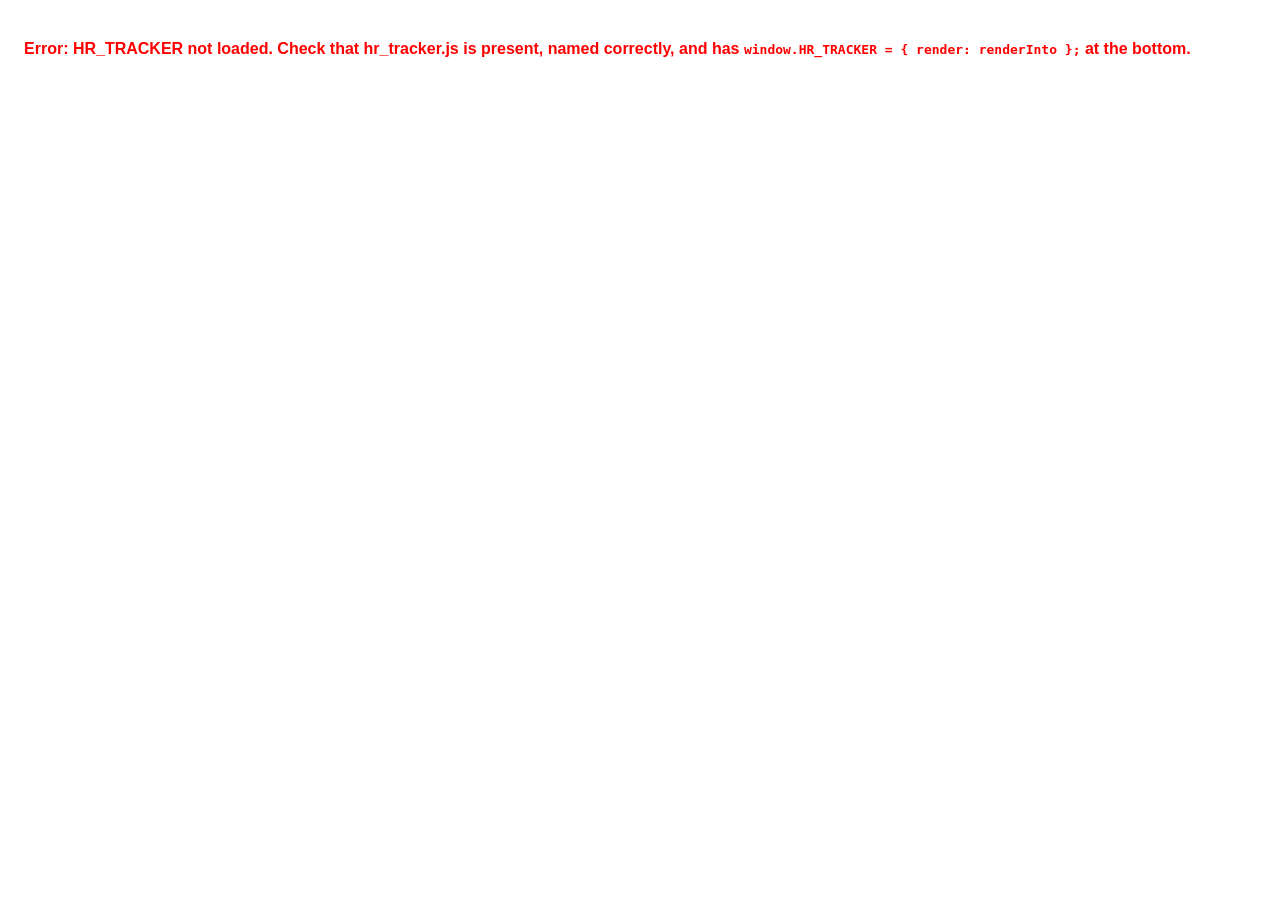
==== index.html @ dfe67a66 "Enhance HR_TRACKER error handling in index.html Updated error message for HR_TRACKER loading check." ====
<!DOCTYPE html>
<html lang="en">
<head>
  <meta charset="UTF-8">
  <title>Homeroom Reading Tracker</title>
  <meta name="viewport" content="width=device-width, initial-scale=1.0">
  <!-- Optional stylesheet -->
  <link rel="stylesheet" href="styles.css">
</head>
<body>
  <!-- Main app container -->
  <div id="app" style="padding:1rem;font-family:sans-serif"></div>

  <!-- Load passages first -->
  <script src="var_hr_stories.js"></script>

  <!-- Load tracker logic -->
  <script src="hr_tracker.js"></script>

  <!-- Load your unit data files -->
  <script src="data_u1.js"></script>
  <script src="data_u2.js"></script>
  <script src="data_u3.js"></script>
  <script src="data_u4.js"></script>
  <script src="data_u5.js"></script>

  <!-- Finally load your main app -->
  <script src="app.js"></script>

  <!-- Safety check: render tracker -->
  <script>
    document.addEventListener("DOMContentLoaded", function(){
      var el = document.getElementById("app");
      if(window.HR_TRACKER && typeof HR_TRACKER.render === "function"){
        HR_TRACKER.render(el);
      } else {
        el.innerHTML = "<p style='color:red;font-weight:bold'>Error: HR_TRACKER not loaded. Check that hr_tracker.js is present, named correctly, and has <code>window.HR_TRACKER = { render: renderInto };</code> at the bottom.</p>";
      }
    });
  </script>
</body>
</html>
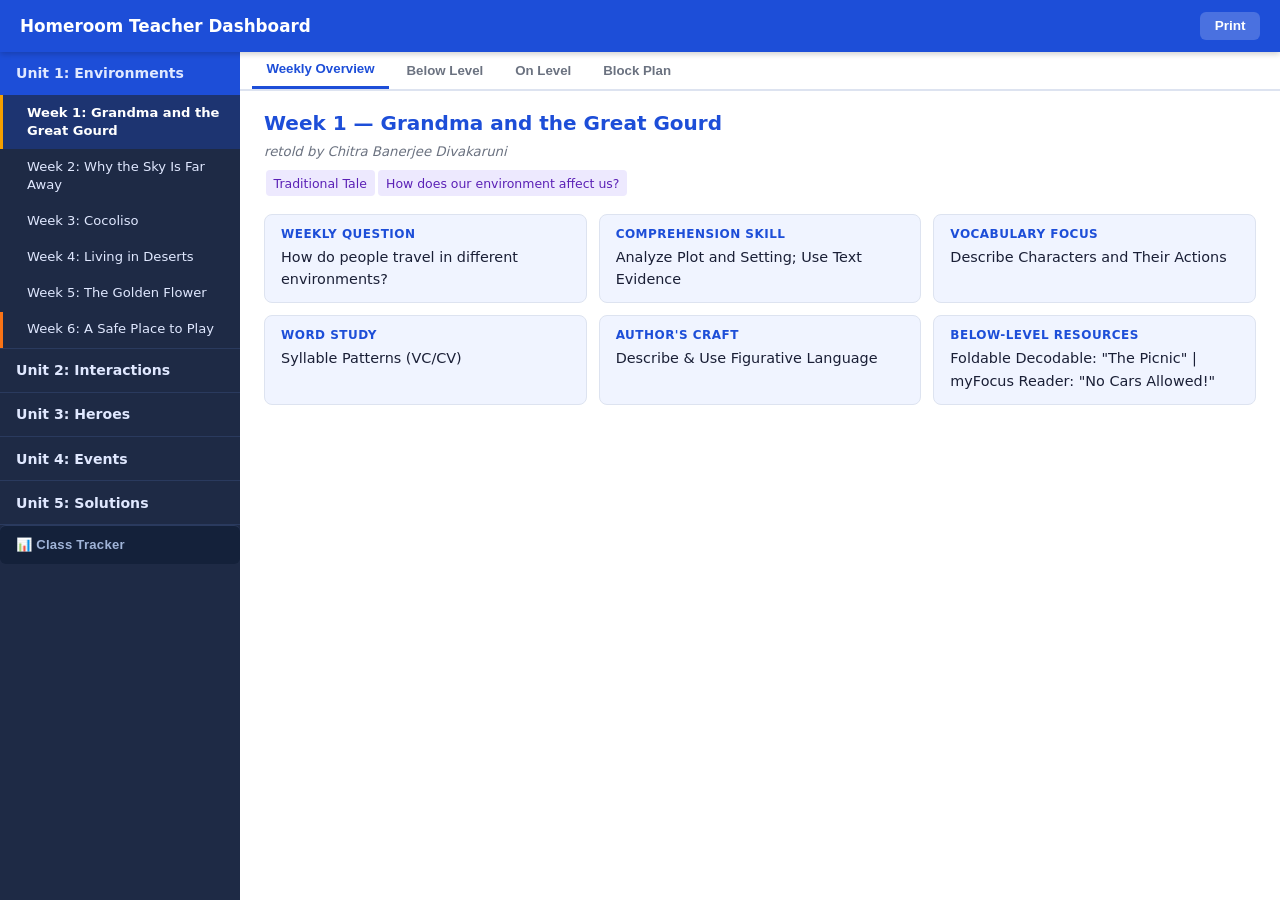
==== commit 3f7a90a6: "Add files via upload" ====
--- a/index.html
+++ b/index.html
@@ -1,42 +1,32 @@
 <!DOCTYPE html>
 <html lang="en">
 <head>
-  <meta charset="UTF-8">
-  <title>Homeroom Reading Tracker</title>
-  <meta name="viewport" content="width=device-width, initial-scale=1.0">
-  <!-- Optional stylesheet -->
-  <link rel="stylesheet" href="styles.css">
+<meta charset="UTF-8">
+<meta name="viewport" content="width=device-width, initial-scale=1.0">
+<title>Homeroom Teacher Dashboard</title>
+<link rel="stylesheet" href="style.css">
 </head>
 <body>
-  <!-- Main app container -->
-  <div id="app" style="padding:1rem;font-family:sans-serif"></div>
-
-  <!-- Load passages first -->
-  <script src="var_hr_stories.js"></script>
-
-  <!-- Load tracker logic -->
-  <script src="hr_tracker.js"></script>
-
-  <!-- Load your unit data files -->
-  <script src="data_u1.js"></script>
-  <script src="data_u2.js"></script>
-  <script src="data_u3.js"></script>
-  <script src="data_u4.js"></script>
-  <script src="data_u5.js"></script>
-
-  <!-- Finally load your main app -->
-  <script src="app.js"></script>
-
-  <!-- Safety check: render tracker -->
-  <script>
-    document.addEventListener("DOMContentLoaded", function(){
-      var el = document.getElementById("app");
-      if(window.HR_TRACKER && typeof HR_TRACKER.render === "function"){
-        HR_TRACKER.render(el);
-      } else {
-        el.innerHTML = "<p style='color:red;font-weight:bold'>Error: HR_TRACKER not loaded. Check that hr_tracker.js is present, named correctly, and has <code>window.HR_TRACKER = { render: renderInto };</code> at the bottom.</p>";
-      }
-    });
-  </script>
+<header>
+  <h1 id="hr-dash-title" title="Click to set your name" style="cursor:pointer">Homeroom Teacher Dashboard</h1>
+  <div class="header-controls">
+    <button id="print-btn">Print</button>
+  </div>
+</header>
+<div id="app">
+  <div id="sidebar"></div>
+  <div id="main">
+    <div id="tabs"></div>
+    <div id="lesson-content"></div>
+  </div>
+</div>
+<script src="data_u1.js"></script>
+<script src="data_u2.js"></script>
+<script src="data_u3.js"></script>
+<script src="data_u4.js"></script>
+<script src="data_u5.js"></script>
+<script src="hr_stories.js"></script>
+<script src="hr_tracker.js"></script>
+<script src="app.js"></script>
 </body>
 </html>
--- a/style.css
+++ b/style.css
@@ -0,0 +1,135 @@
+:root {
+  --primary:#1d4ed8;--primary-dark:#1e3a8a;--sidebar-bg:#1e2a45;
+  --sidebar-text:#e0e8ff;--sidebar-active:#1d4ed8;--sidebar-hover:#2a3a5e;
+  --accent:#f59f00;--bg:#f0f4ff;--surface:#ffffff;--border:#dde3f0;
+  --text:#1a1f36;--text-muted:#6b7280;
+  --below-bg:#fef9c3;--below-border:#d97706;
+  --on-bg:#dcfce7;--on-border:#16a34a;
+}
+*,*::before,*::after{box-sizing:border-box;margin:0;padding:0;}
+body{font-family:"Segoe UI",system-ui,sans-serif;background:var(--bg);color:var(--text);min-height:100vh;display:flex;flex-direction:column;}
+header{background:var(--primary);color:#fff;padding:.75rem 1.25rem;display:flex;align-items:center;justify-content:space-between;flex-wrap:wrap;gap:.5rem;position:sticky;top:0;z-index:100;box-shadow:0 2px 6px rgba(0,0,0,.2);}
+header h1{font-size:1.05rem;font-weight:700;}
+.header-controls{display:flex;gap:.5rem;align-items:center;}
+button{cursor:pointer;border:none;border-radius:6px;padding:.4rem .9rem;font-size:.85rem;font-weight:600;transition:background .15s;}
+#print-btn{background:rgba(255,255,255,.2);color:#fff;}
+#print-btn:hover{background:rgba(255,255,255,.3);}
+#app{display:flex;flex:1;overflow:hidden;height:calc(100vh - 52px);}
+#sidebar{width:240px;min-width:200px;background:var(--sidebar-bg);color:var(--sidebar-text);overflow-y:auto;flex-shrink:0;padding-bottom:2rem;}
+.unit-group{border-bottom:1px solid #2a3a5e;}
+.unit-title{padding:.85rem 1rem;font-weight:700;font-size:.88rem;cursor:pointer;transition:background .15s;}
+.unit-title:hover{background:var(--sidebar-hover);}
+.unit-group.active .unit-title{background:var(--sidebar-active);}
+.week-list{list-style:none;}
+.week-item{padding:.55rem 1rem .55rem 1.5rem;font-size:.82rem;cursor:pointer;border-left:3px solid transparent;transition:background .12s;line-height:1.4;}
+.week-item:hover{background:var(--sidebar-hover);}
+.week-item.active{background:rgba(29,78,216,.3);border-left-color:var(--accent);color:#fff;font-weight:600;}
+.week-item.project{border-left-color:#f97316;}
+#main{flex:1;display:flex;flex-direction:column;overflow:hidden;background:var(--surface);}
+#tabs{display:flex;overflow-x:auto;background:var(--surface);border-bottom:2px solid var(--border);padding:0 .75rem;gap:.2rem;flex-shrink:0;}
+.tab-btn{background:transparent;color:var(--text-muted);border-radius:0;padding:.6rem .9rem;font-size:.83rem;border-bottom:3px solid transparent;white-space:nowrap;cursor:pointer;border:none;}
+.tab-btn:hover{color:var(--primary);}
+.tab-btn.active{color:var(--primary);border-bottom:3px solid var(--primary);font-weight:700;}
+#lesson-content{flex:1;overflow-y:auto;padding:1.25rem 1.5rem 3rem;}
+.lesson-header{margin-bottom:1rem;}
+.lesson-header h2{font-size:1.25rem;color:var(--primary);margin-bottom:.35rem;}
+.lesson-meta{font-size:.83rem;color:var(--text-muted);line-height:1.7;}
+.lesson-meta span{display:inline-block;background:#ede9fe;color:#5b21b6;padding:.15rem .5rem;border-radius:4px;margin:.1rem;font-size:.78rem;}
+.overview-grid{display:grid;grid-template-columns:repeat(auto-fill,minmax(280px,1fr));gap:.75rem;margin-top:.75rem;}
+.ov-card{background:var(--bg);border:1px solid var(--border);border-radius:8px;padding:.75rem 1rem;}
+.ov-card-label{font-size:.75rem;font-weight:700;text-transform:uppercase;letter-spacing:.04em;color:var(--primary);margin-bottom:.3rem;}
+.ov-card-value{font-size:.9rem;line-height:1.55;color:var(--text);}
+.lesson-box{border-radius:10px;padding:1rem 1.25rem;margin-bottom:1rem;border-left:4px solid;}
+.lesson-box.below{background:var(--below-bg);border-color:var(--below-border);}
+.lesson-box.on{background:var(--on-bg);border-color:var(--on-border);}
+.lesson-box h3{font-size:.95rem;margin-bottom:.65rem;}
+.lesson-box.below h3{color:#92400e;}
+.lesson-box.on h3{color:#14532d;}
+.info-row{display:flex;flex-wrap:wrap;gap:.4rem;margin-bottom:.65rem;font-size:.8rem;}
+.info-chip{background:rgba(0,0,0,.07);padding:.2rem .5rem;border-radius:4px;}
+.step-list{padding-left:1.25rem;display:flex;flex-direction:column;gap:.5rem;margin-bottom:.75rem;}
+.step-list li{font-size:.9rem;line-height:1.6;padding:.4rem .65rem;background:rgba(255,255,255,.55);border-radius:6px;}
+.field-label{font-size:.78rem;font-weight:700;text-transform:uppercase;letter-spacing:.04em;color:var(--text-muted);margin:.65rem 0 .25rem;}
+.field-value{font-size:.88rem;line-height:1.6;}
+.error-banner{padding:2rem;background:#fef2f2;border:2px solid #fca5a5;border-radius:10px;margin:2rem;}
+.error-banner h2{color:#b91c1c;margin-bottom:.5rem;}
+.error-banner p{color:#7f1d1d;font-size:.95rem;line-height:1.6;}
+.project-note{background:#fff7ed;border:1px solid #fed7aa;border-radius:8px;padding:1rem 1.25rem;font-size:.92rem;line-height:1.7;margin-top:.5rem;}
+@media(max-width:680px){#sidebar{width:200px;}#lesson-content{padding:1rem;}.overview-grid{grid-template-columns:1fr;}}
+/* Homeroom Class Tracker */
+.hrt-wrap{padding:1.25rem 1.5rem 3rem;}
+.hrt-hd{background:#f8faff;border:1px solid var(--border);border-radius:8px;padding:.85rem 1rem;margin-bottom:1rem;}
+.hrt-class-row{display:flex;align-items:center;gap:.5rem;margin-bottom:.35rem;}
+.hrt-lbl{font-weight:700;font-size:.85rem;white-space:nowrap;}
+.hrt-class-inp{flex:1;border:1px solid var(--border);border-radius:5px;padding:.35rem .6rem;font-size:.88rem;background:#fff;}
+.hrt-sub{font-size:.76rem;color:var(--text-muted);line-height:1.5;}
+.hrt-add-panel{background:#fff;border:1px solid var(--border);border-radius:8px;padding:.85rem 1rem;margin-bottom:1rem;}
+.hrt-add-top{display:flex;align-items:center;justify-content:space-between;}
+.hrt-add-title{font-weight:700;font-size:.88rem;}
+.hrt-form{margin-top:.65rem;display:flex;flex-direction:column;gap:.5rem;}
+.hrt-inp{width:100%;border:1px solid var(--border);border-radius:5px;padding:.38rem .6rem;font-size:.86rem;background:#fff;box-sizing:border-box;}
+.hrt-inp-sm{width:110px;border:1px solid var(--border);border-radius:5px;padding:.32rem .5rem;font-size:.84rem;background:#fff;}
+.hrt-sel{border:1px solid var(--border);border-radius:5px;padding:.32rem .5rem;font-size:.84rem;background:#fff;}
+.hrt-fld{display:flex;flex-direction:column;gap:.2rem;font-size:.8rem;font-weight:600;color:var(--text-muted);}
+.hrt-frow{display:flex;gap:.65rem;flex-wrap:wrap;align-items:flex-end;}
+.hrt-btn-pri{background:var(--primary);color:#fff;padding:.38rem .85rem;border-radius:6px;font-size:.84rem;font-weight:600;cursor:pointer;border:none;}
+.hrt-btn-sm{background:#f1f5f9;color:var(--text);padding:.32rem .75rem;border-radius:6px;font-size:.81rem;font-weight:600;cursor:pointer;border:1px solid var(--border);}
+.hrt-groups{display:grid;grid-template-columns:repeat(auto-fill,minmax(240px,1fr));gap:.85rem;margin-bottom:.85rem;}
+.hrt-grp-card{background:#fff;border:1px solid var(--border);border-radius:10px;overflow:hidden;}
+.hrt-grp-hd{padding:.65rem 1rem;font-weight:700;font-size:.88rem;display:flex;align-items:center;gap:.35rem;}
+.hrt-count{font-weight:400;opacity:.7;font-size:.82rem;}
+.hrt-grp-desc{font-size:.76rem;color:var(--text-muted);padding:.25rem 1rem .5rem;border-bottom:1px solid var(--border);}
+.hrt-sw{background:#dbeafe;color:#1e3a8a;}
+.hrt-fl{background:#fef3c7;color:#92400e;}
+.hrt-cp{background:#dcfce7;color:#14532d;}
+.hrt-list{padding:.45rem .75rem;}
+.hrt-srow{display:flex;align-items:center;gap:.4rem;padding:.3rem .2rem;border-bottom:1px solid #f1f5f9;}
+.hrt-srow:last-child{border-bottom:none;}
+.hrt-sname{flex:1;font-size:.86rem;font-weight:600;}
+.hrt-smeta{font-size:.77rem;color:var(--text-muted);}
+.hrt-del{background:none;border:none;color:#94a3b8;cursor:pointer;font-size:1rem;padding:0 .2rem;}
+.hrt-del:hover{color:#dc2626;}
+.hrt-empty{padding:.65rem 1rem;font-size:.82rem;color:var(--text-muted);font-style:italic;}
+.hrt-summary{font-size:.8rem;color:var(--text-muted);text-align:center;padding:.5rem;border-top:1px solid var(--border);background:#f8faff;border-radius:0 0 8px 8px;}
+/* Tracker sidebar button */
+.trk-sidebar-btn{width:100%;background:#14213a;color:#a0b4d8;border:none;border-top:1px solid #2a3a5e;padding:.7rem 1rem;text-align:left;font-size:.82rem;font-weight:600;cursor:pointer;letter-spacing:.02em;}
+.trk-sidebar-btn.active,.trk-sidebar-btn:hover{background:var(--accent);color:#1a1f36;}
+@media(max-width:480px){#app{flex-direction:column;height:auto;}#sidebar{width:100%;max-height:200px;}#main{height:auto;}}
+@media print{header,#sidebar,#tabs{display:none!important;}#app{display:block;height:auto;}#lesson-content{padding:0;overflow:visible;}.lesson-box{break-inside:avoid;}}
+
+/* Block Plan — day tabs */
+.bp-day-tabs{display:flex;gap:.35rem;padding:.75rem 1.5rem .25rem;background:var(--bg);border-bottom:1px solid var(--border);flex-wrap:wrap;}
+.bp-day-btn{background:#fff;border:1.5px solid var(--border);color:var(--text-muted);border-radius:20px;padding:.3rem .85rem;font-size:.82rem;font-weight:600;cursor:pointer;transition:all .15s;}
+.bp-day-btn:hover{border-color:var(--primary);color:var(--primary);}
+.bp-day-btn.active{background:var(--primary);border-color:var(--primary);color:#fff;}
+.bp-day-hd{padding:.6rem 1.5rem .2rem;font-size:.9rem;font-weight:700;color:var(--primary);}
+/* Block Plan */
+.bp-wrap{max-width:720px;margin:0 auto;padding:1.25rem 1.5rem 3rem;}
+.bp-hd{background:#1d4ed8;color:#fff;border-radius:10px;padding:1rem 1.25rem;margin-bottom:1rem;}
+.bp-title{font-size:1.1rem;margin-bottom:.25rem;}
+.bp-sub{font-size:.9rem;opacity:.9;margin-bottom:.2rem;}
+.bp-eq{font-size:.8rem;opacity:.75;font-style:italic;}
+.bp-sched{display:flex;flex-direction:column;gap:.4rem;margin-bottom:.85rem;}
+.bp-row{display:grid;grid-template-columns:90px 110px 1fr;gap:.5rem;align-items:start;background:#fff;border-radius:7px;padding:.65rem .85rem;box-shadow:0 1px 3px rgba(0,0,0,.07);border-left:4px solid #cbd5e1;}
+.bp-time{font-size:.74rem;color:#64748b;font-weight:700;white-space:nowrap;padding-top:.1rem;}
+.bp-lbl{font-size:.73rem;font-weight:800;text-transform:uppercase;letter-spacing:.05em;padding-top:.1rem;}
+.bp-cnt{font-size:.87rem;line-height:1.55;}
+.bp-warmup{border-left-color:#94a3b8;}
+.bp-warmup .bp-lbl{color:#64748b;}
+.bp-whole{border-left-color:#3b82f6;}
+.bp-whole .bp-lbl{color:#1d4ed8;}
+.bp-small{border-left-color:#8b5cf6;}
+.bp-small .bp-lbl{color:#6d28d9;}
+.bp-wrapup{border-left-color:#22c55e;}
+.bp-wrapup .bp-lbl{color:#15803d;}
+.bp-pullout{background:#fff7ed;border:1px solid #fed7aa;border-radius:10px;padding:1rem 1.25rem;margin-bottom:.85rem;}
+.bp-po-hd{font-size:.9rem;font-weight:700;color:#c2410c;margin-bottom:.75rem;}
+.bp-po-hint{font-size:.76rem;font-weight:400;color:#92400e;margin-left:.35rem;}
+.bp-po-grid{display:flex;flex-wrap:wrap;gap:.65rem;margin-bottom:.1rem;}
+.bp-field{display:flex;flex-direction:column;gap:.2rem;font-size:.76rem;font-weight:700;color:#6b7280;}
+.bp-inp{width:150px;border:1px solid #d1d5db;border-radius:5px;padding:.35rem .55rem;font-size:.84rem;background:#fff;}
+.bp-ta{width:100%;min-height:52px;border:1px solid #d1d5db;border-radius:5px;padding:.35rem .55rem;font-size:.84rem;background:#fff;resize:vertical;font-family:inherit;}
+.bp-save-btn{background:#c2410c;color:#fff;border:none;border-radius:6px;padding:.4rem 1rem;font-size:.84rem;font-weight:600;cursor:pointer;}
+.bp-save-btn:hover{background:#9a3412;}
+@media(max-width:600px){.bp-row{grid-template-columns:1fr;}.bp-time,.bp-lbl{display:inline;margin-right:.4rem;}.bp-po-grid{flex-direction:column;}.bp-inp{width:100%;}}
+@media print{.bp-pullout{border:1px solid #999;background:#fff;}.bp-save-btn{display:none;}}
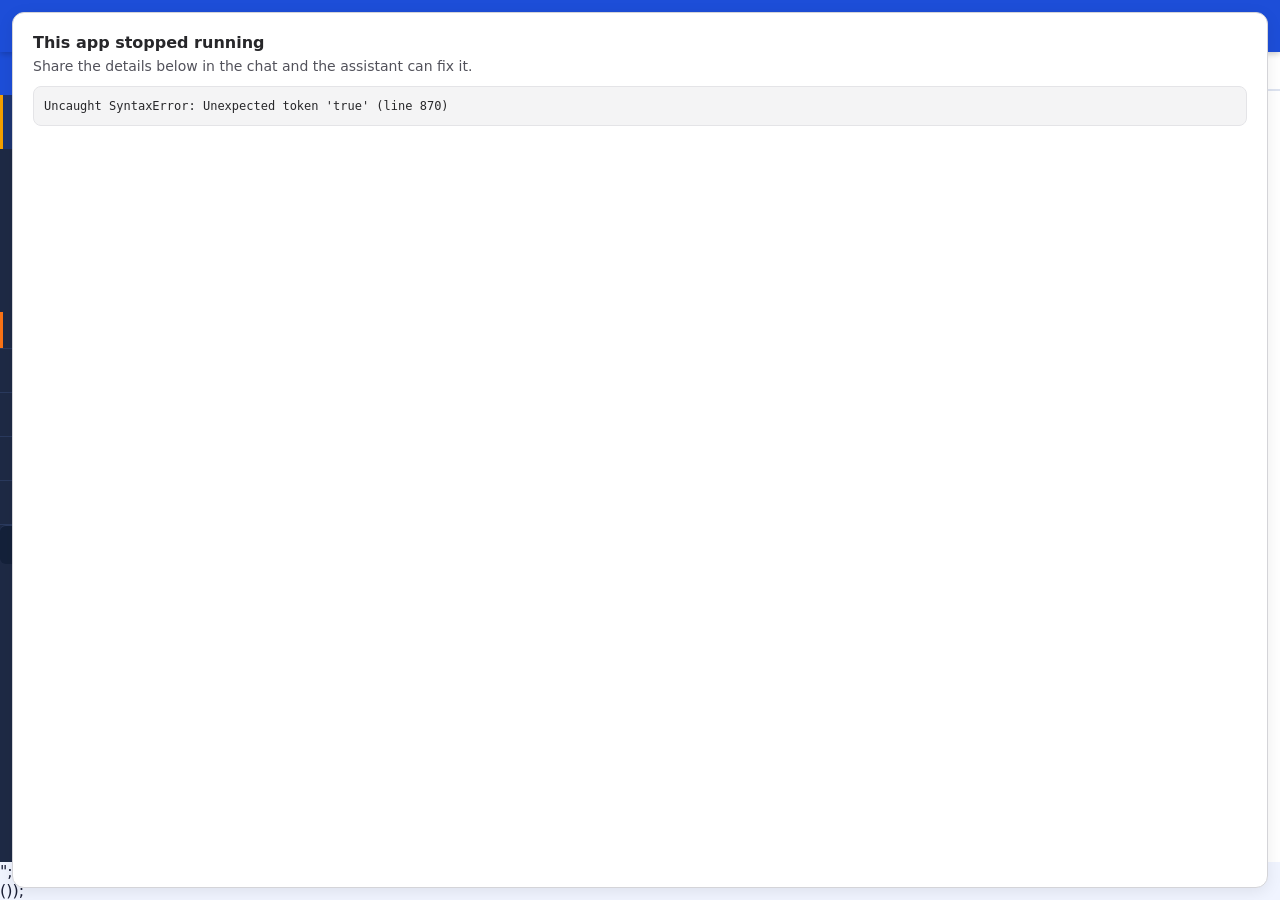
==== commit 69b2d0b9: "Add files via upload" ====
--- a/index.html
+++ b/index.html
@@ -1,6 +1,531 @@
+
 <!DOCTYPE html>
 <html lang="en">
 <head>
+<script data-cochat-failure-overlay="true">
+(function () {
+  function show(msg) {
+    var el = document.getElementById('cc-fail');
+    if (!el) {
+      el = document.createElement('div'); el.id = 'cc-fail';
+      el.style.cssText = 'position:fixed;inset:12px;z-index:2147483647;background:#fff;'
+        + 'border:1px solid #d4d4d8;border-radius:12px;padding:20px;overflow:auto;'
+        + 'font-family:system-ui,-apple-system,sans-serif;color:#27272a;'
+        + 'box-shadow:0 4px 16px rgba(0,0,0,.08)';
+      el.innerHTML = '<h2 style="margin:0 0 6px;font-size:16px;font-weight:600">'
+        + 'This app stopped running</h2>'
+        + '<p style="margin:0 0 12px;font-size:14px;color:#52525b">'
+        + 'Share the details below in the chat and the assistant can fix it.</p>'
+        + '<pre style="white-space:pre-wrap;background:#f4f4f5;border:1px solid #e4e4e7;'
+        + 'padding:10px;border-radius:8px;font-size:12px;line-height:1.5;margin:0"></pre>';
+      (document.body || document.documentElement).appendChild(el);
+    }
+    el.querySelector('pre').textContent += msg + '\n';
+  }
+  window.__ccFail = show;
+  window.addEventListener('error', function (e) {
+    if (e.target && (e.target.src || e.target.href)) {
+      show('Could not load: ' + (e.target.src || e.target.href));
+    } else {
+      show((e.message || 'Unknown error') + (e.lineno ? ' (line ' + e.lineno + ')' : ''));
+    }
+  }, true);
+  window.addEventListener('unhandledrejection', function (e) {
+    show('Promise error: ' + (e.reason && e.reason.message ? e.reason.message : e.reason));
+  });
+})();
+</script>
+<script data-cochat-helper="true">
+// Dark mode sync from parent
+window.addEventListener('message', function(e) {
+    if (e.data && e.data.type === 'darkMode') {
+        document.documentElement.classList.toggle('dark', e.data.dark);
+    }
+});
+
+// CoChat helpers — bridge to the parent window for authenticated calls.
+// The artifact iframe has no ``allow-same-origin``, so localStorage and
+// direct same-origin fetches with auth do not work here. The parent
+// attaches the user's token, picks a model (preferring the active chat's
+// selection over a platform default), and proxies to an allow-listed
+// endpoint. If your caller wants to pin a specific model id, set
+// ``window._cochatModel = '<model-id>'`` before invoking ``cochat.ask``.
+(function() {
+    // An artifact that ships its own bridge object keeps it; the host's copy
+    // only fills the gap.
+    if (window.cochat) { return; }
+    var _pending = {};
+    var _seq = 0;
+    var _BRIDGE_TIMEOUT_MS = 30000;
+
+    function _newRequestId() {
+        _seq += 1;
+        return 'cochat-' + Date.now().toString(36) + '-' + _seq.toString(36);
+    }
+
+    window.addEventListener('message', function(e) {
+        var data = e.data;
+        if (!data || data.type !== 'cochat:bridge:response') return;
+        var pending = _pending[data.requestId];
+        if (!pending) return;
+        delete _pending[data.requestId];
+        clearTimeout(pending.timer);
+        if (data.error) {
+            pending.reject(new Error(data.error));
+        } else {
+            pending.resolve(data);
+        }
+    });
+
+    function _bridge(message) {
+        return new Promise(function(resolve, reject) {
+            if (!window.parent || window.parent === window) {
+                reject(new Error('CoChat bridge unavailable: no parent window'));
+                return;
+            }
+            var requestId = _newRequestId();
+            var timer = setTimeout(function() {
+                if (_pending[requestId]) {
+                    delete _pending[requestId];
+                    reject(new Error('CoChat bridge timed out after 30s'));
+                }
+            }, _BRIDGE_TIMEOUT_MS);
+            _pending[requestId] = { resolve: resolve, reject: reject, timer: timer };
+            try {
+                window.parent.postMessage(
+                    Object.assign({ requestId: requestId }, message),
+                    '*'
+                );
+            } catch (err) {
+                delete _pending[requestId];
+                clearTimeout(timer);
+                reject(err);
+            }
+        });
+    }
+
+    window.cochat = {
+        // Call the LLM. The parent attaches auth and uses the current chat's model.
+        // Usage: const reply = await cochat.ask("What is 2+2?", {system: "..."});
+        ask: async function(prompt, options) {
+            options = options || {};
+            var model = (options && options.model) || window._cochatModel || '';
+            var resp = await _bridge({
+                type: 'cochat:ask',
+                prompt: prompt,
+                system: options.system || '',
+                model: model
+            });
+            if (resp && typeof resp.content === 'string') return resp.content;
+            return '';
+        },
+
+        // Proxied external HTTP call. Goes through /api/proxy parent-side.
+        // Usage: const r = await cochat.fetch({method:'GET', url:'https://api.example.com/x'});
+        fetch: async function(opts) {
+            opts = opts || {};
+            var resp = await _bridge({
+                type: 'cochat:proxy',
+                method: opts.method || 'GET',
+                url: opts.url || '',
+                headers: opts.headers || {},
+                body: typeof opts.body === 'string' ? opts.body : (opts.body == null ? '' : JSON.stringify(opts.body))
+            });
+            return {
+                ok: !!resp.ok,
+                status: resp.status || 0,
+                headers: resp.headers || {},
+                body: resp.body || '',
+                json: function() {
+                    try { return JSON.parse(resp.body || ''); } catch (e) { return null; }
+                }
+            };
+        }
+    };
+})();
+</script>
+<style data-cochat-base="true">
+/*
+ * CoChat artifact base theme.
+ *
+ * Inlined by `html_document.py:_artifact_renderer` into every HTML artifact's
+ * <head>. The variables are always defined (harmless), the opinionated styles
+ * are gated under `.cochat-base` so they only apply when the LLM opts in by
+ * adding ``class="cochat-base"`` to <body>.
+ *
+ * Sources of truth (kept in sync with):
+ *   src/app.css        — the `.cochat-artifact`-scoped --cc-* tokens
+ *   tailwind.config.js — the cochat color scale
+ *
+ * Dark mode contract:
+ *   The parent posts {type:'darkMode', dark} on iframe load and toggles
+ *   `html.dark` via the listener injected by `_artifact_renderer`. We key the
+ *   dark variables off `html.dark` (authoritative), plus a `prefers-color-
+ *   scheme` fallback for the standalone /artifacts/[id] viewer and the brief
+ *   pre-postMessage window.
+ */
+
+:root {
+    /* Brand */
+    --cc-primary: #811a71;
+    --cc-primary-light: #9e3d8e;
+    --cc-primary-dark: #5e1252;
+    --cc-primary-subtle: rgba(129, 26, 113, 0.08);
+    --cc-secondary: #450077;
+    --cc-accent: #0ea371;
+    --cc-accent-light: #12c98a;
+    --cc-accent-subtle: rgba(14, 163, 113, 0.1);
+
+    /* Neutrals */
+    --cc-gray-50: #f9fafb;
+    --cc-gray-100: #f3f4f6;
+    --cc-gray-200: #e5e7eb;
+    --cc-gray-300: #d1d5db;
+    --cc-gray-400: #9ca3af;
+    --cc-gray-500: #6b7280;
+    --cc-gray-600: #4b5563;
+    --cc-gray-700: #374151;
+    --cc-gray-800: #1f2937;
+    --cc-gray-900: #111827;
+
+    /* Surfaces & text */
+    --cc-surface: #ffffff;
+    --cc-surface-soft: #fafafa;
+    --cc-surface-muted: #f3f4f6;
+    --cc-border: #e5e7eb;
+    --cc-border-strong: #d1d5db;
+    --cc-text: #111827;
+    --cc-text-soft: #4b5563;
+    --cc-text-muted: #6b7280;
+
+    /* Semantic */
+    --cc-success: #16a34a;
+    --cc-warning: #d97706;
+    --cc-danger: #dc2626;
+    --cc-info: #2563eb;
+
+    /* Radius */
+    --cc-radius-xs: 4px;
+    --cc-radius-sm: 6px;
+    --cc-radius-md: 8px;
+    --cc-radius-lg: 12px;
+    --cc-radius-xl: 16px;
+    --cc-radius-pill: 999px;
+
+    /* Shadows */
+    --cc-shadow-xs: 0 1px 2px rgba(0, 0, 0, 0.04);
+    --cc-shadow-sm: 0 1px 3px rgba(0, 0, 0, 0.08);
+    --cc-shadow-md: 0 4px 12px rgba(0, 0, 0, 0.08);
+    --cc-shadow-lg: 0 8px 24px rgba(0, 0, 0, 0.12);
+    --cc-shadow-focus: 0 0 0 3px rgba(129, 26, 113, 0.25);
+
+    /* Typography */
+    --cc-font-sans: -apple-system, BlinkMacSystemFont, 'Segoe UI', Roboto,
+        'Helvetica Neue', Arial, sans-serif;
+    --cc-font-mono: ui-monospace, SFMono-Regular, 'JetBrains Mono', Menlo,
+        Consolas, monospace;
+}
+
+/* Dark mode — authoritative, driven by parent's html.dark toggle */
+html.dark {
+    --cc-primary: #d43ea6;
+    --cc-primary-light: #e87bc5;
+    --cc-primary-dark: #811a71;
+    --cc-primary-subtle: rgba(212, 62, 166, 0.14);
+    --cc-secondary: #9e3d8e;
+    --cc-accent: #12c98a;
+    --cc-accent-light: #34d399;
+    --cc-accent-subtle: rgba(18, 201, 138, 0.14);
+
+    --cc-gray-50: #171717;
+    --cc-gray-100: #262626;
+    --cc-gray-200: #333333;
+    --cc-gray-300: #4e4e4e;
+    --cc-gray-400: #676767;
+    --cc-gray-500: #9b9b9b;
+    --cc-gray-600: #b4b4b4;
+    --cc-gray-700: #cdcdcd;
+    --cc-gray-800: #ececec;
+    --cc-gray-900: #f9f9f9;
+
+    --cc-surface: #262626;
+    --cc-surface-soft: #1f1f1f;
+    --cc-surface-muted: #333333;
+    --cc-border: #2a2a2a;
+    --cc-border-strong: #4e4e4e;
+    --cc-text: #eeeeee;
+    --cc-text-soft: #cdcdcd;
+    --cc-text-muted: #9b9b9b;
+
+    --cc-success: #4ade80;
+    --cc-warning: #fbbf24;
+    --cc-danger: #f87171;
+    --cc-info: #60a5fa;
+
+    --cc-shadow-xs: 0 1px 2px rgba(0, 0, 0, 0.3);
+    --cc-shadow-sm: 0 1px 3px rgba(0, 0, 0, 0.35);
+    --cc-shadow-md: 0 4px 12px rgba(0, 0, 0, 0.4);
+    --cc-shadow-lg: 0 8px 24px rgba(0, 0, 0, 0.5);
+    --cc-shadow-focus: 0 0 0 3px rgba(212, 62, 166, 0.35);
+}
+
+/*
+ * System-preference fallback for contexts where the parent hasn't (yet)
+ * posted darkMode — e.g. the standalone /artifacts/[id] viewer or the
+ * first paint before the load handler fires. `html.light` (if ever set)
+ * pins light; `html.dark` (above) pins dark and wins via specificity.
+ */
+@media (prefers-color-scheme: dark) {
+    :root:not(.light):not(.dark) {
+        --cc-primary: #d43ea6;
+        --cc-primary-light: #e87bc5;
+        --cc-primary-dark: #811a71;
+        --cc-primary-subtle: rgba(212, 62, 166, 0.14);
+        --cc-secondary: #9e3d8e;
+        --cc-accent: #12c98a;
+        --cc-accent-light: #34d399;
+        --cc-accent-subtle: rgba(18, 201, 138, 0.14);
+
+        --cc-gray-50: #171717;
+        --cc-gray-100: #262626;
+        --cc-gray-200: #333333;
+        --cc-gray-300: #4e4e4e;
+        --cc-gray-400: #676767;
+        --cc-gray-500: #9b9b9b;
+        --cc-gray-600: #b4b4b4;
+        --cc-gray-700: #cdcdcd;
+        --cc-gray-800: #ececec;
+        --cc-gray-900: #f9f9f9;
+
+        --cc-surface: #262626;
+        --cc-surface-soft: #1f1f1f;
+        --cc-surface-muted: #333333;
+        --cc-border: #2a2a2a;
+        --cc-border-strong: #4e4e4e;
+        --cc-text: #eeeeee;
+        --cc-text-soft: #cdcdcd;
+        --cc-text-muted: #9b9b9b;
+
+        --cc-success: #4ade80;
+        --cc-warning: #fbbf24;
+        --cc-danger: #f87171;
+        --cc-info: #60a5fa;
+    }
+}
+
+/* ============================================================ *
+ *  Opt-in opinionated styles                                   *
+ *  Apply ONLY when <body class="cochat-base"> is present.      *
+ *  Without the class, only the CSS variables above exist —     *
+ *  zero visual effect on styled mockups.                       *
+ * ============================================================ */
+
+.cochat-base,
+.cochat-base *,
+.cochat-base *::before,
+.cochat-base *::after {
+    box-sizing: border-box;
+}
+
+.cochat-base {
+    margin: 0;
+    background: var(--cc-surface);
+    color: var(--cc-text);
+    font-family: var(--cc-font-sans);
+    font-size: 14px;
+    line-height: 1.5;
+    -webkit-font-smoothing: antialiased;
+    -moz-osx-font-smoothing: grayscale;
+    accent-color: var(--cc-primary);
+}
+
+/* Headings */
+.cochat-base h1,
+.cochat-base h2,
+.cochat-base h3,
+.cochat-base h4,
+.cochat-base h5,
+.cochat-base h6 {
+    margin: 0 0 0.5em;
+    color: var(--cc-text);
+    font-weight: 600;
+    line-height: 1.25;
+}
+.cochat-base h1 { font-size: 1.5rem; }
+.cochat-base h2 { font-size: 1.25rem; }
+.cochat-base h3 { font-size: 1.125rem; }
+.cochat-base h4 { font-size: 1rem; }
+
+.cochat-base p { margin: 0 0 0.75em; }
+.cochat-base small { color: var(--cc-text-muted); font-size: 0.875em; }
+
+/* Links */
+.cochat-base a {
+    color: var(--cc-primary);
+    text-decoration: none;
+    transition: color 0.15s ease;
+}
+.cochat-base a:hover { color: var(--cc-primary-light); text-decoration: underline; }
+
+/* Horizontal rule */
+.cochat-base hr {
+    border: 0;
+    border-top: 1px solid var(--cc-border);
+    margin: 1rem 0;
+}
+
+/* Buttons */
+.cochat-base .cc-btn {
+    display: inline-flex;
+    align-items: center;
+    justify-content: center;
+    gap: 0.5em;
+    padding: 0.5rem 0.9rem;
+    border: 1px solid var(--cc-border-strong);
+    border-radius: var(--cc-radius-md);
+    background: var(--cc-surface-soft);
+    color: var(--cc-text);
+    font: inherit;
+    font-weight: 500;
+    cursor: pointer;
+    transition: background 0.15s ease, border-color 0.15s ease, color 0.15s ease, box-shadow 0.15s ease;
+}
+.cochat-base .cc-btn:hover { background: var(--cc-surface-muted); border-color: var(--cc-primary); }
+.cochat-base .cc-btn:disabled { opacity: 0.55; cursor: not-allowed; }
+
+.cochat-base .cc-btn-primary {
+    background: var(--cc-primary);
+    border-color: var(--cc-primary);
+    color: #fff;
+}
+.cochat-base .cc-btn-primary:hover {
+    background: var(--cc-primary-light);
+    border-color: var(--cc-primary-light);
+    color: #fff;
+}
+
+.cochat-base .cc-btn-ghost {
+    background: transparent;
+    border-color: transparent;
+    color: var(--cc-text-soft);
+}
+.cochat-base .cc-btn-ghost:hover {
+    background: var(--cc-primary-subtle);
+    color: var(--cc-primary);
+}
+
+/* Cards & panels */
+.cochat-base .cc-card {
+    background: var(--cc-surface);
+    border: 1px solid var(--cc-border);
+    border-radius: var(--cc-radius-lg);
+    padding: 1rem;
+    box-shadow: var(--cc-shadow-sm);
+}
+.cochat-base .cc-panel {
+    background: var(--cc-surface-soft);
+    border: 1px solid var(--cc-border);
+    border-radius: var(--cc-radius-md);
+    padding: 0.75rem;
+}
+
+/* Inputs */
+.cochat-base .cc-input,
+.cochat-base .cc-select,
+.cochat-base .cc-textarea {
+    width: 100%;
+    padding: 0.5rem 0.7rem;
+    background: var(--cc-surface);
+    color: var(--cc-text);
+    border: 1px solid var(--cc-border-strong);
+    border-radius: var(--cc-radius-md);
+    font: inherit;
+    transition: border-color 0.15s ease, box-shadow 0.15s ease;
+}
+.cochat-base .cc-input:focus,
+.cochat-base .cc-select:focus,
+.cochat-base .cc-textarea:focus {
+    outline: none;
+    border-color: var(--cc-primary);
+    box-shadow: var(--cc-shadow-focus);
+}
+.cochat-base .cc-textarea { min-height: 5rem; resize: vertical; }
+.cochat-base label { display: inline-block; margin-bottom: 0.25rem; color: var(--cc-text-soft); font-size: 0.875em; }
+
+/* Range slider — brand-tinted thumb in all browsers that support accent-color */
+.cochat-base input[type='range'] { accent-color: var(--cc-primary); }
+
+/* Tables */
+.cochat-base table {
+    width: 100%;
+    border-collapse: collapse;
+    font-size: 0.9375em;
+}
+.cochat-base th,
+.cochat-base td {
+    padding: 0.5rem 0.75rem;
+    border-bottom: 1px solid var(--cc-border);
+    text-align: left;
+    vertical-align: top;
+}
+.cochat-base th { color: var(--cc-text-soft); font-weight: 600; background: var(--cc-surface-soft); }
+
+/* Code */
+.cochat-base code,
+.cochat-base pre {
+    font-family: var(--cc-font-mono);
+    font-size: 0.875em;
+}
+.cochat-base code {
+    background: var(--cc-surface-muted);
+    color: var(--cc-text);
+    padding: 0.1em 0.35em;
+    border-radius: var(--cc-radius-xs);
+}
+.cochat-base pre {
+    background: var(--cc-surface-muted);
+    color: var(--cc-text);
+    padding: 0.75rem 1rem;
+    border-radius: var(--cc-radius-md);
+    overflow-x: auto;
+}
+.cochat-base pre code { background: transparent; padding: 0; }
+
+/* Focus ring for keyboard users (interactive elements not already covered) */
+.cochat-base :focus-visible {
+    outline: none;
+    box-shadow: var(--cc-shadow-focus);
+    border-radius: var(--cc-radius-sm);
+}
+
+/* Selection */
+.cochat-base ::selection {
+    background: var(--cc-primary-subtle);
+    color: var(--cc-text);
+}
+
+/* Scrollbars (WebKit) — subtle, brand-tinted */
+.cochat-base ::-webkit-scrollbar { width: 10px; height: 10px; }
+.cochat-base ::-webkit-scrollbar-track { background: transparent; }
+.cochat-base ::-webkit-scrollbar-thumb {
+    background: var(--cc-border-strong);
+    border-radius: var(--cc-radius-pill);
+}
+.cochat-base ::-webkit-scrollbar-thumb:hover { background: var(--cc-primary); }
+
+/* Respect reduced motion */
+@media (prefers-reduced-motion: reduce) {
+    .cochat-base *,
+    .cochat-base *::before,
+    .cochat-base *::after {
+        animation-duration: 0.001ms !important;
+        animation-iteration-count: 1 !important;
+        transition-duration: 0.001ms !important;
+        scroll-behavior: auto !important;
+    }
+}
+
+</style>
 <meta charset="UTF-8">
 <meta name="viewport" content="width=device-width, initial-scale=1.0">
 <title>Homeroom Teacher Dashboard</title>
@@ -10,7 +535,7 @@
 <header>
   <h1 id="hr-dash-title" title="Click to set your name" style="cursor:pointer">Homeroom Teacher Dashboard</h1>
   <div class="header-controls">
-    <button id="print-btn">Print</button>
+    <button id="print-btn">🖨 Print</button>
   </div>
 </header>
 <div id="app">
@@ -20,13 +545,355 @@
     <div id="lesson-content"></div>
   </div>
 </div>
+
+<!-- Lesson data — already on your GitHub, loads fine -->
 <script src="data_u1.js"></script>
 <script src="data_u2.js"></script>
 <script src="data_u3.js"></script>
 <script src="data_u4.js"></script>
 <script src="data_u5.js"></script>
-<script src="hr_stories.js"></script>
-<script src="hr_tracker.js"></script>
+
+<!-- ── PASSAGES — embedded inline, no separate file needed ── -->
+<script>
+window.HR_STORIES=[
+{id:1,t:"The Lost Kitten",wc:118,p:"Max was determined to finish watering the garden before dinner. As he carried the heavy watering can, he heard a faint sound coming from the bushes. Curious, he leaned closer and discovered a tiny, shivering kitten tangled in the branches. Its fur was damp, and its eyes looked frightened. Max carefully untangled the kitten and carried it inside. He managed to dry it with a soft towel and poured warm milk into a small bowl. At first, the kitten refused to drink, but Max patiently encouraged it. Finally, the kitten began to sip, and its tail flicked with relief. Max realized that helping the kitten required more than kindness \u2014 it demanded patience and responsibility.",dok:[{lvl:1,pts:1,q1:"Who found the kitten?",a1:"Max",q2:"Where was the kitten hiding?",a2:"In the bushes"},{lvl:2,pts:2,q1:"Why was the kitten shivering?",a1:"It was wet and scared",q2:"What did Max do after bringing it inside?",a2:"Dried it and gave it warm milk"},{lvl:3,pts:3,q1:"What does Max's behavior show about his personality?",a1:"He is patient and responsible",q2:"Why does the author describe the kitten's tail flicking?",a2:"To show it felt safe and relieved"},{lvl:4,pts:4,q1:"Was Max's response the best way to help?",a1:"Open-ended: connects Max's actions to responsible animal care",q2:"Compare caring for a found animal to professional rescue.",a2:"Both require responsibility and care"}]},
+{id:2,t:"The Red Kite",wc:100,p:"Lily loved Saturdays because they meant time with her grandmother. One breezy afternoon, her grandmother handed her a bright red kite with a long ribbon tail. Lily ran across the yard, and the wind lifted the kite high into the sky. Suddenly, the string tangled, and the kite dipped dangerously. Lily felt frustrated but remembered her grandmother's advice: 'Dreams fly higher when you don't give up.' She untangled the string carefully and tried again. This time, the kite soared even higher, dancing against the clouds. Lily realized that persistence was the key to success, whether with kites or with dreams.",dok:[{lvl:1,pts:1,q1:"Who is the main character?",a1:"Lily",q2:"When did she fly her kite?",a2:"Saturday afternoon"},{lvl:2,pts:2,q1:"What challenge did Lily face?",a1:"The string tangled and kite dipped",q2:"How did she solve it?",a2:"Untangled string and tried again"},{lvl:3,pts:3,q1:"What does Lily's persistence show?",a1:"Determination and resilience",q2:"Why is the grandmother's gift meaningful?",a2:"It symbolizes dreaming big"},{lvl:4,pts:4,q1:"How does kite flying connect to life goals?",a1:"Teaches persistence and reaching high",q2:"Compare kite flying to another activity requiring persistence.",a2:"Both need practice and effort"}]},
+{id:3,t:"Fresh Apples",wc:96,p:"Sam's father owned a small orchard filled with apple trees. One crisp autumn morning, Sam was asked to gather apples for a pie. He carefully picked five shiny red apples and placed them in a basket. As he walked back, one apple slipped out and rolled across the grass. Sam chased it, laughing, and returned with all five. His mother praised his effort and began slicing the apples. The sweet smell of cinnamon filled the kitchen, and Sam felt proud that his work contributed to the family's meal. He realized that even small tasks could bring joy and connection.",dok:[{lvl:1,pts:1,q1:"Who gathered the apples?",a1:"Sam",q2:"How many apples did he pick?",a2:"Five"},{lvl:2,pts:2,q1:"What was the apples' purpose?",a1:"To make a pie",q2:"What happened to one apple?",a2:"It rolled away but Sam retrieved it"},{lvl:3,pts:3,q1:"What does Sam's effort show?",a1:"Pride and responsibility",q2:"Why is the family meal important?",a2:"It strengthens family bonds"},{lvl:4,pts:4,q1:"How does helping with chores build character?",a1:"It teaches responsibility and teamwork",q2:"Compare homegrown apples to store-bought ones.",a2:"Homegrown apples connect families to nature"}]},
+{id:4,t:"The Little Frog",wc:77,p:"A small green frog sat on a wet log near the pond. It watched a fly buzzing close by. The frog leapt forward, but the fly escaped. Determined, the frog waited patiently until another fly came near. This time, it snapped its tongue out quickly and caught the insect. The frog's belly was full, and it croaked happily. The pond echoed with sounds of frogs, crickets, and splashing fish. The frog realized that patience and timing were just as important as strength.",dok:[{lvl:1,pts:1,q1:"What animal is the story about?",a1:"A frog",q2:"Where was the frog sitting?",a2:"On a wet log near the pond"},{lvl:2,pts:2,q1:"What did the frog try to catch?",a1:"A fly",q2:"What happened on the first attempt?",a2:"The fly escaped"},{lvl:3,pts:3,q1:"What does the frog's persistence show?",a1:"Patience and determination",q2:"Why is timing important for the frog?",a2:"It helps catch food successfully"},{lvl:4,pts:4,q1:"How does the frog's behavior relate to human problem-solving?",a1:"Both require patience and persistence",q2:"Compare the frog's pond to another animal's habitat.",a2:"Each habitat provides food and safety"}]},
+{id:5,t:"Baking Sweet Cookies",wc:92,p:"Ben loved baking with his grandmother. One rainy afternoon, they decided to make chocolate chip cookies. Ben measured the flour carefully, but when he scooped sugar, some spilled onto the counter. His grandmother smiled and said, 'Mistakes happen; we just clean them up.' Together, they mixed butter, sugar, and chocolate chips until the dough was ready. The oven filled the kitchen with a warm, sweet smell. When the cookies were done, Ben proudly shared them with his family. He realized that baking was not only about food but also about patience, teamwork, and joy.",dok:[{lvl:1,pts:1,q1:"Who baked cookies with Ben?",a1:"His grandmother",q2:"What kind of cookies did they make?",a2:"Chocolate chip"},{lvl:2,pts:2,q1:"What mistake did Ben make?",a1:"He spilled sugar",q2:"How did his grandmother respond?",a2:"She said mistakes happen and helped clean up"},{lvl:3,pts:3,q1:"What does baking teach Ben?",a1:"Patience and teamwork",q2:"Why is sharing cookies important?",a2:"It brings family joy"},{lvl:4,pts:4,q1:"How does baking connect to learning life skills?",a1:"It teaches responsibility and cooperation",q2:"Compare baking with family to baking alone.",a2:"Baking with family builds connection and happiness"}]},
+{id:6,t:"The Busy Ants",wc:80,p:"On a warm summer day, a colony of ants worked together near a dirt hill. Some ants carried crumbs twice their size, while others dug tunnels to make the hill stronger. A few ants stood guard, watching for danger. As the food pile grew, the ants moved quickly and efficiently, never stopping to rest. Their teamwork made the colony stronger, and each ant played an important role. The ants showed that cooperation and persistence could achieve more than one ant alone.",dok:[{lvl:1,pts:1,q1:"What insects are in the story?",a1:"Ants",q2:"Where did they work?",a2:"Near a dirt hill"},{lvl:2,pts:2,q1:"What did the ants carry?",a1:"Crumbs",q2:"Why did some ants dig tunnels?",a2:"To make the hill stronger"},{lvl:3,pts:3,q1:"What does the ants' teamwork show?",a1:"Cooperation and persistence",q2:"Why did some ants stand guard?",a2:"To protect the colony from danger"},{lvl:4,pts:4,q1:"How does teamwork help both ants and humans?",a1:"It allows groups to achieve more together",q2:"Compare ant teamwork to a human group project.",a2:"Both require cooperation and shared effort"}]},
+{id:7,t:"The Lost Key",wc:74,p:"Anna loved exploring her grandmother's attic. One afternoon, she discovered a small wooden box with a rusty lock. She searched the attic until she found an old key on the kitchen table. Excited, Anna unlocked the box and found letters, seashells, and a faded photograph. Her grandmother explained that these were treasures from her childhood. Anna realized that the box held memories more valuable than gold. She felt proud to have uncovered a piece of family history.",dok:[{lvl:1,pts:1,q1:"Who found the box?",a1:"Anna",q2:"Where was the key?",a2:"On the kitchen table"},{lvl:2,pts:2,q1:"What did the box contain?",a1:"Letters, seashells, and a photograph",q2:"Why was Anna excited?",a2:"She unlocked the box and found treasures"},{lvl:3,pts:3,q1:"What does the box symbolize?",a1:"Family memories and history",q2:"How did Anna feel after opening it?",a2:"Proud and connected to her grandmother"},{lvl:4,pts:4,q1:"Why are memories more valuable than gold?",a1:"They hold emotional meaning and connection",q2:"Compare Anna's treasure to something you value.",a2:"Both represent personal importance"}]},
+{id:8,t:"Swimming Pool Fun",wc:72,p:"Leo and his sister spent the afternoon at the community pool. They splashed, played with a beach ball, and raced each other across the water. After an hour, Leo noticed his fingers were wrinkled. His sister laughed and said it meant he had been swimming too long. They climbed out, dried off, and enjoyed popsicles together. Leo realized that swimming was not just fun but also a way to bond with his sister.",dok:[{lvl:1,pts:1,q1:"Who went swimming?",a1:"Leo and his sister",q2:"What did they play with?",a2:"A beach ball"},{lvl:2,pts:2,q1:"Why were Leo's fingers wrinkled?",a1:"He had been swimming too long",q2:"What did they do after swimming?",a2:"Dried off and ate popsicles"},{lvl:3,pts:3,q1:"What does swimming teach Leo?",a1:"Bonding and fun with family",q2:"Why is playing together important?",a2:"It strengthens relationships"},{lvl:4,pts:4,q1:"How does swimming compare to other family activities?",a1:"Both build connection and joy",q2:"Why is balance important in fun activities?",a2:"Balance keeps experiences healthy"}]},
+{id:9,t:"Planting Seeds",wc:67,p:"Maya wanted to grow a sunflower in her backyard. She dug a small hole with a shovel, placed a seed inside, and covered it with soil. Every day, she watered the spot and waited patiently. Weeks later, a green sprout appeared, and soon a tall sunflower bloomed with golden petals. Maya felt proud of her effort and realized that patience and care were needed to help things grow.",dok:[{lvl:1,pts:1,q1:"Who planted the seed?",a1:"Maya",q2:"What kind of seed was it?",a2:"Sunflower"},{lvl:2,pts:2,q1:"What tool did Maya use?",a1:"A shovel",q2:"What did she do daily?",a2:"Watered the seed"},{lvl:3,pts:3,q1:"What does the sunflower symbolize?",a1:"Growth and patience",q2:"How did Maya feel when it bloomed?",a2:"Proud and accomplished"},{lvl:4,pts:4,q1:"How does caring for plants teach responsibility?",a1:"It requires daily effort and patience",q2:"Compare caring for a plant to caring for a pet.",a2:"Both need attention and consistency"}]},
+{id:10,t:"The Train Ride",wc:59,p:"Mark loved traveling by train. One afternoon, he sat by the window as the train sped past trees, rivers, and small towns. He imagined adventures waiting in each place. The rhythmic sound of the train wheels made him feel excited and curious. Mark realized that journeys were not only about reaching a destination but also about enjoying the ride itself.",dok:[{lvl:1,pts:1,q1:"Who rode the train?",a1:"Mark",q2:"Where did he sit?",a2:"By the window"},{lvl:2,pts:2,q1:"What did Mark see outside?",a1:"Trees, rivers, and towns",q2:"How did the train sound make him feel?",a2:"Excited and curious"},{lvl:3,pts:3,q1:"What does Mark's imagination show?",a1:"Curiosity and creativity",q2:"Why is the journey important?",a2:"It teaches enjoyment beyond the destination"},{lvl:4,pts:4,q1:"How does train travel compare to other travel?",a1:"It allows observation and reflection",q2:"Why is enjoying the journey valuable in life?",a2:"It makes experiences meaningful"}]},
+{id:11,t:"The Missing Homework",wc:71,p:"Jake rushed into class, realizing he had left his homework on his desk at home. His stomach twisted with worry as the teacher asked for assignments. Jake explained honestly, and the teacher gave him an extra page to complete during recess. Though disappointed, Jake worked hard and finished the task. When he handed it in, the teacher praised his determination. Jake learned that mistakes can be fixed with effort and honesty.",dok:[{lvl:1,pts:1,q1:"Who forgot his homework?",a1:"Jake",q2:"Where was the homework left?",a2:"On his desk at home"},{lvl:2,pts:2,q1:"How did Jake feel?",a1:"Nervous and worried",q2:"What did the teacher do?",a2:"Gave him an extra page to complete"},{lvl:3,pts:3,q1:"What does Jake's effort show?",a1:"Determination and responsibility",q2:"Why did the teacher praise him?",a2:"For fixing his mistake with effort"},{lvl:4,pts:4,q1:"How does honesty help in school?",a1:"It builds trust and responsibility",q2:"Compare Jake's response to how you would react.",a2:"Both involve facing mistakes honestly"}]},
+{id:12,t:"Camping at Night",wc:59,p:"One summer evening, a family set up tents near a quiet lake. They roasted marshmallows over a fire, told stories, and sang songs under the stars. The night air was cool, and crickets chirped nearby. As the fire dimmed, the family huddled together, feeling peaceful and safe. Camping reminded them that simple moments outdoors could bring joy and closeness.",dok:[{lvl:1,pts:1,q1:"What food did Dad roast over the fire?",a1:"Marshmallows",q2:"Where was the family camping?",a2:"Near a quiet lake"},{lvl:2,pts:2,q1:"What sounds did they hear at night?",a1:"Crickets chirping",q2:"How did they feel at night?",a2:"Peaceful and safe"},{lvl:3,pts:3,q1:"What does camping show about family?",a1:"It builds closeness and joy",q2:"Why are simple moments important?",a2:"They create lasting memories"},{lvl:4,pts:4,q1:"How does camping compare to staying home?",a1:"Camping connects families to nature",q2:"Why is outdoor time valuable?",a2:"It refreshes and strengthens relationships"}]},
+{id:13,t:"The New Library Book",wc:56,p:"Elena visited the library and chose a book about dinosaurs. She flipped through pages filled with colorful illustrations and facts. Some dinosaurs looked frightening, but Elena was fascinated by their size and strength. She borrowed the book and read it at home, eager to learn more. Elena realized that books could open doors to new worlds and ideas.",dok:[{lvl:1,pts:1,q1:"Who visited the library?",a1:"Elena",q2:"What kind of book did she choose?",a2:"A book about dinosaurs"},{lvl:2,pts:2,q1:"What did the book contain?",a1:"Illustrations and facts",q2:"How did Elena feel about the dinosaurs?",a2:"Fascinated, though some looked frightening"},{lvl:3,pts:3,q1:"What does Elena's interest show?",a1:"Curiosity and eagerness to learn",q2:"Why are books powerful?",a2:"They open doors to new worlds"},{lvl:4,pts:4,q1:"How does reading compare to visiting a museum?",a1:"Both teach and inspire learning",q2:"Why is curiosity important?",a2:"It drives discovery and growth"}]},
+{id:14,t:"A Puppy in the Rain",wc:62,p:"A small brown puppy wandered onto the porch during a storm. Its fur was soaked, and it shivered from the cold. When the rain stopped, the puppy shook itself dry and chased a butterfly across the yard. The family watching smiled, realizing the puppy had found comfort and joy after fear. The storm reminded them that challenges can lead to brighter moments.",dok:[{lvl:1,pts:1,q1:"What animal came to the porch?",a1:"A puppy",q2:"What color was it?",a2:"Brown"},{lvl:2,pts:2,q1:"Why was the puppy shivering?",a1:"It was wet and cold",q2:"What did the puppy do after the rain?",a2:"Shook itself dry and chased a butterfly"},{lvl:3,pts:3,q1:"What does the puppy's change show?",a1:"Fear can turn into joy",q2:"Why did the family smile?",a2:"They saw the puppy's happiness"},{lvl:4,pts:4,q1:"How do animals and humans react to storms?",a1:"Both feel fear but find relief afterward",q2:"Why are challenges important?",a2:"They lead to growth and brighter moments"}]},
+{id:15,t:"The Winter Snowman",wc:55,p:"Tom loved winter snow. One morning, he rolled three large snowballs and stacked them to build a snowman. He added a carrot for the nose and buttons for the eyes. When his family came outside, they admired his creation. Tom felt proud of his creativity and effort. The snowman stood tall as a symbol of joy and imagination.",dok:[{lvl:1,pts:1,q1:"Who built the snowman?",a1:"Tom",q2:"How many snowballs did he use?",a2:"Three"},{lvl:2,pts:2,q1:"What did Tom use for the nose?",a1:"A carrot",q2:"What did he use for the eyes?",a2:"Buttons"},{lvl:3,pts:3,q1:"What does the snowman show about Tom?",a1:"Creativity and pride",q2:"Why did his family admire it?",a2:"It showed effort and imagination"},{lvl:4,pts:4,q1:"How does building a snowman compare to other winter activities?",a1:"Both bring joy and creativity",q2:"Why is imagination important in play?",a2:"It makes experiences meaningful and fun"}]},
+{id:16,t:"The Art Project",wc:65,p:"Kim loved creating art in school. For her project, she decided to build a spaceship from cardboard. She painted stars on the sides and glued shiny paper to make windows. Using scissors and glue, she carefully shaped the rocket. When she presented it to the class, everyone admired her creativity. Kim realized that art was more than colors and shapes \u2014 it was imagination brought to life.",dok:[{lvl:1,pts:1,q1:"Who made the art project?",a1:"Kim",q2:"What did she build?",a2:"A spaceship"},{lvl:2,pts:2,q1:"What materials did Kim use?",a1:"Cardboard, scissors, glue, shiny paper",q2:"What did she paint on the sides?",a2:"Stars"},{lvl:3,pts:3,q1:"What does Kim's project show?",a1:"Creativity and imagination",q2:"Why did her classmates admire it?",a2:"It showed effort and originality"},{lvl:4,pts:4,q1:"How does art help express ideas?",a1:"It turns imagination into visible form",q2:"Compare art projects to another way of expressing creativity.",a2:"Both allow personal expression"}]},
+{id:17,t:"Feeding the Ducks",wc:60,p:"Mia carried a bag of bread to the pond. Four ducks swam quickly toward her, quacking loudly. She tossed pieces of bread, and the ducks gobbled them up. Mia laughed, enjoying the connection with the animals. Feeding the ducks made her feel peaceful and happy. She realized that small acts of kindness could bring joy to both people and animals.",dok:[{lvl:1,pts:1,q1:"Who fed the ducks?",a1:"Mia",q2:"How many ducks came?",a2:"Four"},{lvl:2,pts:2,q1:"What did Mia feed them?",a1:"Bread",q2:"How did the ducks respond?",a2:"Swam quickly and ate eagerly"},{lvl:3,pts:3,q1:"What does Mia's laughter show?",a1:"Joy and connection",q2:"Why is feeding animals meaningful?",a2:"It builds appreciation for nature"},{lvl:4,pts:4,q1:"How does feeding ducks compare to other outdoor activities?",a1:"Both bring peace and enjoyment",q2:"Why are small acts of kindness important?",a2:"They create happiness for all involved"}]},
+{id:18,t:"The Lost Hat",wc:55,p:"Lucas wore his favorite birthday hat while walking outside. Suddenly, a strong wind blew it off his head. The hat rolled across the grass, and Lucas chased after it. He used a stick to reach it from under a bush. Relieved, he placed it back on his head. Lucas realized that determination helped him recover something important.",dok:[{lvl:1,pts:1,q1:"Who lost the hat?",a1:"Lucas",q2:"What caused the hat to blow away?",a2:"The wind"},{lvl:2,pts:2,q1:"How did Lucas get the hat back?",a1:"Used a stick to reach it",q2:"Why was the hat special?",a2:"It was a birthday gift"},{lvl:3,pts:3,q1:"What does Lucas's effort show?",a1:"Determination and care",q2:"How did he feel after recovering it?",a2:"Relieved"},{lvl:4,pts:4,q1:"How does losing something outdoors differ from indoors?",a1:"Outdoors requires more effort to recover",q2:"Why is determination important in challenges?",a2:"It helps achieve goals despite obstacles"}]},
+{id:19,t:"The Birthday Surprise",wc:51,p:"Nina's friends planned a surprise party. They hid behind the sofa with balloons and a chocolate cake. When Nina walked in, everyone shouted, 'Surprise!' She laughed with joy and hugged her friends. The party was filled with games and laughter. Nina realized that friendship was the best gift of all.",dok:[{lvl:1,pts:1,q1:"Who was surprised?",a1:"Nina",q2:"Where were her friends hiding?",a2:"Behind the sofa"},{lvl:2,pts:2,q1:"What kind of cake did they have?",a1:"Chocolate",q2:"What did the friends plan?",a2:"A surprise party"},{lvl:3,pts:3,q1:"What does the party show about friendship?",a1:"It brings joy and connection",q2:"Why did Nina laugh with joy?",a2:"She felt loved and appreciated"},{lvl:4,pts:4,q1:"How does a surprise party differ from a planned one?",a1:"Surprises create excitement and stronger emotions",q2:"Why is friendship valuable?",a2:"It provides support and happiness"}]},
+{id:20,t:"The Beach Shells",wc:52,p:"Leo walked along the sandy beach, searching for shells. He found three colorful shells and placed them in his bucket. Each shell reminded him of summer days filled with sunshine and laughter. As the waves rolled in, Leo felt connected to the ocean's beauty. Collecting shells taught him to appreciate nature's small treasures.",dok:[{lvl:1,pts:1,q1:"Who collected shells?",a1:"Leo",q2:"How many shells did he find?",a2:"Three"},{lvl:2,pts:2,q1:"Where did Leo put the shells?",a1:"In his bucket",q2:"What did the shells remind him of?",a2:"Summer days with sunshine and laughter"},{lvl:3,pts:3,q1:"What does Leo's collection show?",a1:"Love for nature and appreciation",q2:"Why did he feel connected to the ocean?",a2:"The shells symbolized its beauty"},{lvl:4,pts:4,q1:"How does collecting shells compare to other beach activities?",a1:"Both bring joy and connection to nature",q2:"Why are small treasures meaningful?",a2:"They remind us of special experiences"}]},
+{id:21,t:"Bird House Builders",wc:58,p:"Ella wanted to build a birdhouse with her father. They gathered wood, nails, and paint. Together, they measured and hammered until the small house was complete. Ella painted it bright blue and hung it on a tree branch. Soon, a bird flew inside, chirping happily. Ella felt proud of her success and realized that teamwork made projects more meaningful.",dok:[{lvl:1,pts:1,q1:"Who built the birdhouse?",a1:"Ella and her father",q2:"Where did they hang it?",a2:"On a tree branch"},{lvl:2,pts:2,q1:"What materials did they use?",a1:"Wood, nails, and paint",q2:"What happened after it was finished?",a2:"A bird flew inside"},{lvl:3,pts:3,q1:"What does Ella's project show?",a1:"Success through teamwork",q2:"Why did she feel proud?",a2:"She completed the project with effort"},{lvl:4,pts:4,q1:"How does building a birdhouse compare to other projects?",a1:"Both require planning and teamwork",q2:"Why is teamwork valuable?",a2:"It makes tasks easier and more meaningful"}]},
+{id:22,t:"The Evening Bike Ride",wc:63,p:"Ryan loved riding his bike in the evening. He strapped on his helmet and pedaled down the quiet street. The sunset painted the sky orange and pink, and stars began to appear. The cool breeze brushed his face, and he felt free and peaceful. Ryan realized that evening rides gave him time to reflect and enjoy the beauty of the world around him.",dok:[{lvl:1,pts:1,q1:"Who rode the bike?",a1:"Ryan",q2:"What safety item did he wear?",a2:"A helmet"},{lvl:2,pts:2,q1:"What did Ryan see in the sky?",a1:"Sunset colors and stars",q2:"How did the breeze make him feel?",a2:"Free and peaceful"},{lvl:3,pts:3,q1:"What does Ryan's ride show?",a1:"Freedom and reflection",q2:"Why is evening special for him?",a2:"It allows peace and appreciation"},{lvl:4,pts:4,q1:"How does evening riding compare to daytime riding?",a1:"Evening is calmer and more reflective",q2:"Why is reflection important in life?",a2:"It helps people appreciate experiences"}]}
+];
+</script>
+
+<!-- ── TRACKER — embedded inline, clean version, no dead code ── -->
+<script>
+(function(){
+"use strict";
+var KEY="hr_tracker_v1";
+var GROUPS={"Sight Words":{icon:"\uD83D\uDD35",cls:"sw",desc:"VALLSS At Risk \u2014 intensive foundational support"},"Fluency":{icon:"\uD83D\uDFE0",cls:"fl",desc:"VALLSS Some Risk \u2014 strategic fluency support"},"Comprehension":{icon:"\uD83D\uDFE2",cls:"cp",desc:"VALLSS Low Risk \u2014 comprehension deepening"}};
+var RISK_MAP={"At Risk":"Sight Words","Some Risk":"Fluency","Low Risk":"Comprehension"};
+function uid(){return Date.now().toString(36)+Math.random().toString(36).slice(2,6);}
+function load(){try{return JSON.parse(localStorage.getItem(KEY))||{className:"",students:[]};}catch(e){return{className:"",students:[]};}}
+function save(d){try{localStorage.setItem(KEY,JSON.stringify(d));}catch(e){}}
+
+var _hrid=null;
+var HR_STORIES=window.HR_STORIES||[];
+var HR_STATION_META={"Sight Words":{icon:"\uD83D\uDD35",cls:"sw",scoreType:"mastery",goal:80,goalLabel:"80% Mastery"},"Fluency":{icon:"\uD83D\uDFE0",cls:"fl",scoreType:"wpm",goal:90,goalLabel:"90 WPM"},"Comprehension":{icon:"\uD83D\uDFE2",cls:"cp",scoreType:"dok",goal:80,goalLabel:"80% DOK"}};
+var HR_DOLCH={"pre":["a","and","away","big","blue","can","come","down","find","for","funny","go","help","here","I","in","is","it","jump","little","look","make","me","my","not","one","play","red","run","said","see","the","three","to","two","up","we","where","yellow","you"],"primer":["all","am","are","at","ate","be","black","brown","but","came","did","do","eat","four","get","good","have","he","into","like","must","new","no","now","on","our","out","please","pretty","ran","ride","saw","say","she","so","soon","that","there","they","this","too","under","want","was","well","went","what","white","who","will","with","yes"],"g1":["after","again","an","any","as","ask","by","could","every","fly","from","give","going","had","has","her","him","his","how","just","know","let","live","may","of","old","once","open","over","put","round","some","stop","take","thank","them","think","walk","were","when"],"g2":["always","around","because","been","before","best","both","buy","call","cold","does","don't","fast","first","five","found","gave","goes","green","its","made","many","off","or","pull","read","right","sing","sit","sleep","tell","their","these","those","upon","us","use","very","wash","which","why","wish","work","would","write","your"],"g3":["about","better","bring","carry","clean","cut","done","draw","drink","eight","fall","far","full","got","grow","hold","hot","hurt","if","keep","kind","laugh","light","long","much","myself","never","nine","only","own","pick","seven","shall","show","six","small","start","ten","today","together","try","warm"]};
+var DAYS=["Sunday","Monday","Tuesday","Wednesday","Thursday","Friday","Saturday"];
+
+function getHrtScore(e,station){if(!e)return 0;if(station==="Sight Words")return e.score||0;if(station==="Fluency")return e.wpm||0;var pts=(e.d1q1?1:0)+(e.d1q2?1:0)+(e.d2q1?2:0)+(e.d2q2?2:0)+(e.d3q1?3:0)+(e.d3q2?3:0)+(e.d4q1?4:0)+(e.d4q2?4:0);return e.score||Math.round(pts/20*100);}
+
+function drawHrtChart(stu,meta){
+  var cv=document.getElementById("hrt-canvas");if(!cv)return;
+  var ctx=cv.getContext("2d"),W=cv.width,H=cv.height,pad={t:24,r:16,b:36,l:48};
+  var ent=stu.entries.slice().sort(function(a,b){return new Date(a.date)-new Date(b.date);});
+  if(!ent.length)return;
+  ctx.clearRect(0,0,W,H);ctx.fillStyle="#f8faff";ctx.fillRect(0,0,W,H);
+  var sc=ent.map(function(e){return getHrtScore(e,stu.group);});
+  var goal=meta.goal,maxV=Math.max(goal*1.2,Math.max.apply(null,sc)*1.1,30),minV=Math.max(0,Math.min.apply(null,sc)-10);
+  function xp(i){return pad.l+(i/Math.max(ent.length-1,1))*(W-pad.l-pad.r);}
+  function yp(v){return pad.t+(1-(v-minV)/(maxV-minV))*(H-pad.t-pad.b);}
+  ctx.strokeStyle="#e2e8f0";ctx.lineWidth=1;
+  for(var g=0;g<=4;g++){var gv=minV+(g/4)*(maxV-minV),gy=yp(gv);ctx.beginPath();ctx.moveTo(pad.l,gy);ctx.lineTo(W-pad.r,gy);ctx.stroke();ctx.fillStyle="#94a3b8";ctx.font="10px sans-serif";ctx.textAlign="right";ctx.fillText(Math.round(gv)+(meta.scoreType!=="wpm"?"%":""),pad.l-4,gy+4);}
+  ctx.strokeStyle="#f59f00";ctx.lineWidth=1.5;ctx.setLineDash([5,4]);
+  ctx.beginPath();ctx.moveTo(pad.l,yp(goal));ctx.lineTo(W-pad.r,yp(goal));ctx.stroke();ctx.setLineDash([]);
+  ctx.strokeStyle="#3b5bdb";ctx.lineWidth=2.5;ctx.lineJoin="round";ctx.beginPath();
+  ent.forEach(function(e,i){var s=getHrtScore(e,stu.group);i===0?ctx.moveTo(xp(i),yp(s)):ctx.lineTo(xp(i),yp(s));});ctx.stroke();
+  ent.forEach(function(e,i){var s=getHrtScore(e,stu.group);ctx.fillStyle="#3b5bdb";ctx.beginPath();ctx.arc(xp(i),yp(s),5,0,Math.PI*2);ctx.fill();ctx.fillStyle="#1e293b";ctx.font="bold 10px sans-serif";ctx.textAlign="center";ctx.fillText(Math.round(s)+(meta.scoreType!=="wpm"?"%":""),xp(i),yp(s)-9);});
+}
+
+function renderInto(el){
+  var d=load();
+  if(!_hrid){showHrtRoster(el,d);return;}
+  var hrtS=null;
+  for(var i=0;i<d.students.length;i++){if(d.students[i].id===_hrid){hrtS=d.students[i];break;}}
+  if(!hrtS){_hrid=null;showHrtRoster(el,d);return;}
+  showHrtStudentFile(el,d,hrtS);
+}
+
+function showHrtRoster(el,d){
+  var sts=d.students||[],todayDay=DAYS[new Date().getDay()],testToday=sts.filter(function(s){return s.testDay===todayDay;});
+  var h="<div style='padding:1rem'>";
+  if(testToday.length){
+    h+="<div style='background:#fef9c3;border:1.5px solid #fde047;border-radius:10px;padding:.7rem 1rem;margin-bottom:.8rem'>";
+    h+="<div style='font-size:.85rem;font-weight:700;color:#713f12;margin-bottom:.35rem'>\uD83D\uDCC5 Test Today ("+todayDay+")</div>";
+    testToday.forEach(function(s){h+="<span class='hrt-scard' data-sid='"+s.id+"' style='display:inline-flex;align-items:center;gap:.35rem;padding:.22rem .55rem;background:#fff;border-radius:5px;margin:.15rem;cursor:pointer;border:1px solid #fde047;font-size:.82rem;font-weight:600;color:#0f172a'>"+s.name+" \u203a</span>";});
+    h+="</div>";
+  }
+  h+="<div style='background:#f8faff;border:1.5px solid #e2e8f0;border-radius:10px;padding:.75rem 1rem;margin-bottom:.9rem'>";
+  h+="<div style='font-size:.88rem;font-weight:700;color:#1e3a8a;margin-bottom:.4rem'>Add Student</div>";
+  h+="<div style='display:flex;gap:.5rem;flex-wrap:wrap;align-items:flex-end'>";
+  h+="<div><div style='font-size:.74rem;font-weight:600;color:#475569;margin-bottom:.15rem'>Name</div><input id='hrt-name' type='text' placeholder='First name' style='padding:.3rem .5rem;border:1.5px solid #cbd5e1;border-radius:6px;font-size:.83rem;width:110px'></div>";
+  h+="<div><div style='font-size:.74rem;font-weight:600;color:#475569;margin-bottom:.15rem'>VALLSS Risk</div><select id='hrt-risk' style='padding:.3rem .5rem;border:1.5px solid #cbd5e1;border-radius:6px;font-size:.83rem'><option value=''>-- Select --</option><option>At Risk</option><option>Some Risk</option><option>Low Risk</option></select></div>";
+  h+="<div><div style='font-size:.74rem;font-weight:600;color:#475569;margin-bottom:.15rem'>Testing Day</div><select id='hrt-day' style='padding:.3rem .5rem;border:1.5px solid #cbd5e1;border-radius:6px;font-size:.83rem'><option value=''>-- Select --</option><option>Monday</option><option>Tuesday</option><option>Wednesday</option><option>Thursday</option><option>Friday</option></select></div>";
+  h+="<button id='hrt-add-btn' style='padding:.35rem .9rem;background:#1e40af;color:#fff;border:none;border-radius:6px;font-size:.83rem;font-weight:600;cursor:pointer'>+ Add</button></div></div>";
+  [["Sight Words","\uD83D\uDD35","#eff6ff","#bfdbfe","#1e40af"],["Fluency","\uD83D\uDFE0","#fff7ed","#fed7aa","#c2410c"],["Comprehension","\uD83D\uDFE2","#f0fdf4","#bbf7d0","#166534"]].forEach(function(sta){
+    var grp=sts.filter(function(s){return s.group===sta[0];});
+    h+="<div style='background:"+sta[2]+";border:1.5px solid "+sta[3]+";border-radius:10px;padding:.75rem 1rem;margin-bottom:.6rem'>";
+    h+="<div style='font-size:.85rem;font-weight:700;color:"+sta[4]+";margin-bottom:.4rem'>"+sta[1]+" "+sta[0]+" <span style='font-weight:400;font-size:.77rem;color:#94a3b8'>("+grp.length+")</span></div>";
+    if(!grp.length){h+="<div style='font-size:.77rem;color:#94a3b8;font-style:italic'>No students yet</div>";}
+    grp.forEach(function(s){
+      var le=s.entries&&s.entries.length?s.entries[s.entries.length-1]:null,sc2="No sessions";
+      if(le){if(s.group==="Sight Words")sc2=(le.score||0)+"% mastery";else if(s.group==="Fluency")sc2=(le.wpm||0)+" WPM";else{var dp=(le.d1q1?1:0)+(le.d1q2?1:0)+(le.d2q1?2:0)+(le.d2q2?2:0)+(le.d3q1?3:0)+(le.d3q2?3:0)+(le.d4q1?4:0)+(le.d4q2?4:0);sc2=dp+"/20 pts";}}
+      var tb=s.testDay?"<span style='font-size:.68rem;color:#92400e;background:#fef9c3;border-radius:3px;padding:.05rem .25rem;margin-left:.25rem'>"+s.testDay.slice(0,3)+"</span>":"";
+      h+="<div class='hrt-scard' data-sid='"+s.id+"' style='display:flex;justify-content:space-between;align-items:center;padding:.38rem .6rem;background:rgba(255,255,255,.75);border-radius:7px;margin:.2rem 0;cursor:pointer;border:1px solid "+sta[3]+"'><span style='font-size:.85rem;font-weight:600;color:#0f172a'>"+s.name+tb+"</span><span style='font-size:.75rem;color:"+sta[4]+"'>"+sc2+" \u203a</span></div>";
+    });
+    h+="</div>";
+  });
+  if(!sts.length){h+="<div style='text-align:center;padding:2rem;color:#94a3b8'>Add your first student above.</div>";}
+  h+="<button id='hrt-pass-btn' style='margin-top:.6rem;font-size:.78rem;padding:.28rem .7rem;border:1.5px solid #e2e8f0;border-radius:6px;background:#fff;cursor:pointer;color:#475569'>\uD83D\uDCDA View / Print Passages</button></div>";
+  el.innerHTML=h;
+  var ab=document.getElementById("hrt-add-btn");
+  if(ab)ab.addEventListener("click",function(){
+    var nm=(document.getElementById("hrt-name")||{}).value.trim(),risk=(document.getElementById("hrt-risk")||{}).value,day=(document.getElementById("hrt-day")||{}).value;
+    if(!nm){alert("Enter a student name.");return;}if(!risk){alert("Select a VALLSS risk level.");return;}if(!day){alert("Select a testing day.");return;}
+    var d2=load(),ns={id:uid(),name:nm,risk:risk,group:RISK_MAP[risk],testDay:day,entries:[]};
+    d2.students.push(ns);save(d2);_hrid=ns.id;renderInto(el);
+  });
+  el.addEventListener("click",function(e){
+    var c=e.target.closest?e.target.closest(".hrt-scard"):null;
+    if(c&&c.dataset.sid){_hrid=c.dataset.sid;renderInto(el);}
+    if(e.target.id==="hrt-pass-btn"){renderHrtPassages(el);}
+  });
+}
+
+function showHrtStudentFile(el,d,sel){
+  var m2=HR_STATION_META[sel.group];
+  var h="<div style='padding:.75rem 1rem'>";
+  h+="<div style='display:flex;align-items:center;gap:.5rem;flex-wrap:wrap;margin-bottom:.6rem'>";
+  h+="<button id='hrt-back' style='font-size:.77rem;padding:.27rem .6rem;border-radius:6px;border:1px solid #e2e8f0;background:#f8faff;color:#1e3a8a;cursor:pointer'>\u2190 All Students</button>";
+  h+="<h2 style='margin:0;font-size:.98rem;color:#0f172a'>"+sel.name+"</h2>";
+  h+="<span style='background:"+(m2.cls==="sw"?"#eff6ff":m2.cls==="fl"?"#fff7ed":"#f0fdf4")+";color:"+(m2.cls==="sw"?"#1e40af":m2.cls==="fl"?"#c2410c":"#166534")+";padding:.18rem .55rem;border-radius:12px;font-size:.74rem;font-weight:700'>"+m2.icon+" "+sel.group+"</span>";
+  if(sel.testDay)h+="<span style='background:#fef9c3;color:#713f12;padding:.15rem .45rem;border-radius:10px;font-size:.73rem'>\uD83D\uDCC5 "+sel.testDay+"</span>";
+  h+="<button class='hrt-del' data-del='"+sel.id+"' style='font-size:.76rem;padding:.25rem .55rem;border-radius:5px;border:1px solid #fca5a5;background:#fff;color:#dc2626;cursor:pointer;margin-left:auto'>Remove</button></div>";
+  h+="<div style='background:#f8faff;border:1.5px solid #e2e8f0;border-radius:10px;padding:.75rem 1rem;margin-bottom:.75rem'>";
+  h+="<div style='font-size:.85rem;font-weight:700;color:#0f172a;margin-bottom:.35rem'>Log Session</div>";
+  h+="<div style='display:flex;gap:.5rem;flex-wrap:wrap;align-items:flex-end'><label style='font-size:.78rem;font-weight:600;color:#475569'>Date<br><input id='hrt-date' type='date' value='"+new Date().toISOString().slice(0,10)+"' style='padding:.3rem .5rem;border:1.5px solid #cbd5e1;border-radius:6px;font-size:.82rem'></label>";
+  if(sel.group==="Sight Words"){
+    h+="<label style='font-size:.78rem;font-weight:600;color:#475569'>Dolch Level<br><select id='hrt-sw-lvl' style='padding:.3rem .5rem;border:1.5px solid #cbd5e1;border-radius:6px;font-size:.82rem'><option value='pre'>Pre-Primer (40)</option><option value='primer'>Primer (52)</option><option value='g1'>1st Grade (41)</option><option value='g2'>2nd Grade (46)</option><option value='g3'>3rd Grade (41)</option></select></label></div>";
+    h+="<div id='hrt-sw-grid' style='padding:.35rem 0;line-height:2.1'></div><div id='hrt-sw-score' style='font-size:.78rem;color:#1d4ed8;font-weight:600'>Select a level to load words</div>";
+  }else if(sel.group==="Fluency"){
+    h+="<label style='font-size:.78rem;font-weight:600;color:#475569'>Passage<br><select id='hrt-story' style='padding:.3rem .5rem;border:1.5px solid #cbd5e1;border-radius:6px;font-size:.82rem'><option value=''>\u2014 Select \u2014</option>";
+    HR_STORIES.forEach(function(s){h+="<option value='"+s.id+"'>Story "+s.id+": "+s.t+" ("+s.wc+" words)</option>";});
+    h+="</select></label><label style='font-size:.78rem;font-weight:600;color:#475569'>Time (min)<br><input id='hrt-time' type='number' step='0.5' min='0.5' max='10' value='1' style='padding:.3rem .5rem;border:1.5px solid #cbd5e1;border-radius:6px;font-size:.82rem;width:70px'></label></div>";
+    h+="<div id='hrt-fl-words' style='display:none;margin:.4rem 0;line-height:2.2'></div>";
+  }else{
+    h+="<label style='font-size:.78rem;font-weight:600;color:#475569'>Passage<br><select id='hrt-story' style='padding:.3rem .5rem;border:1.5px solid #cbd5e1;border-radius:6px;font-size:.82rem'><option value=''>\u2014 Select \u2014</option>";
+    HR_STORIES.forEach(function(s){h+="<option value='"+s.id+"'>Story "+s.id+": "+s.t+" ("+s.wc+" words)</option>";});
+    h+="</select></label><label style='font-size:.78rem;font-weight:600;color:#475569'>Read time (min)<br><input id='hrt-time' type='number' step='0.5' min='0.5' max='20' style='padding:.3rem .5rem;border:1.5px solid #cbd5e1;border-radius:6px;font-size:.82rem;width:70px'></label></div>";
+    h+="<div id='hrt-cp-area' style='display:none;margin:.4rem 0'></div>";
+  }
+  h+="<div style='display:flex;gap:.6rem;align-items:center;margin-top:.55rem'><label style='font-size:.78rem;font-weight:600;color:#475569'>Notes<br><input id='hrt-notes' placeholder='Optional' style='padding:.3rem .5rem;border:1.5px solid #cbd5e1;border-radius:6px;font-size:.82rem;width:160px'></label>";
+  h+="<button id='hrt-log' style='margin-top:auto;padding:.35rem .9rem;background:#166534;color:#fff;border:none;border-radius:6px;font-size:.83rem;font-weight:600;cursor:pointer'>Log Session</button></div></div>";
+  var sl=m2.scoreType==="wpm"?"WPM":m2.scoreType==="mastery"?"Mastery %":"DOK %";
+  h+="<div style='background:#f8faff;border:1.5px solid #e2e8f0;border-radius:10px;padding:.6rem .8rem;margin-bottom:.75rem'><canvas id='hrt-canvas' width='520' height='180'></canvas><div style='font-size:.72rem;color:#94a3b8;margin-top:.3rem'>\u2015 "+sl+" &nbsp;\u2015 \u2015 \u2015 Goal ("+m2.goalLabel+")</div></div>";
+  h+="<div style='background:#f8faff;border:1.5px solid #e2e8f0;border-radius:10px;padding:.6rem .8rem'>";
+  h+="<div style='font-size:.84rem;font-weight:700;color:#1e3a8a;margin-bottom:.4rem'>Session History</div>";
+  if(!sel.entries||!sel.entries.length){h+="<p style='font-size:.8rem;color:#94a3b8;margin:0'>No sessions yet.</p>";}
+  else{
+    var sorted=sel.entries.slice().sort(function(a,b){return new Date(b.date)-new Date(a.date);});
+    h+="<table style='width:100%;border-collapse:collapse;font-size:.8rem'><thead><tr style='color:#475569'><th style='text-align:left;padding:.25rem .4rem'>Date</th><th style='text-align:left;padding:.25rem .4rem'>Score</th><th style='text-align:left;padding:.25rem .4rem'>Notes</th><th></th></tr></thead><tbody>";
+    sorted.forEach(function(e){
+      var sc3="";
+      if(sel.group==="Sight Words")sc3=(e.score||0)+"% mastery";
+      else if(sel.group==="Fluency")sc3=(e.wpm||0)+" WPM";
+      else{var dp=(e.d1q1?1:0)+(e.d1q2?1:0)+(e.d2q1?2:0)+(e.d2q2?2:0)+(e.d3q1?3:0)+(e.d3q2?3:0)+(e.d4q1?4:0)+(e.d4q2?4:0);sc3=dp+"/20 pts ("+(e.score||Math.round(dp/20*100))+"%)"}
+      h+="<tr style='border-top:1px solid #e2e8f0'><td style='padding:.25rem .4rem'>"+e.date+"</td><td style='padding:.25rem .4rem;font-weight:600'>"+sc3+"</td><td style='padding:.25rem .4rem;color:#64748b'>"+(e.notes||"")+"</td><td><button class='hrt-del-e' data-sid='"+sel.id+"' data-eid='"+(e.id||"")+"' style='font-size:.75rem;border:1px solid #fca5a5;background:#fff;border-radius:4px;color:#dc2626;cursor:pointer'>&times;</button></td></tr>";
+    });
+    h+="</tbody></table>";
+  }
+  h+="</div></div>";
+  el.innerHTML=h;
+  if(sel.entries&&sel.entries.length){drawHrtChart(sel,m2);}
+  wireHRT(el,sel,d.students);
+}
+
+function wireHRT(el,sel,students){
+  var back=document.getElementById("hrt-back");
+  if(back)back.addEventListener("click",function(){_hrid=null;renderInto(el);});
+
+  if(sel&&sel.group==="Sight Words"){
+    var swLvl=document.getElementById("hrt-sw-lvl"),swGrid=document.getElementById("hrt-sw-grid"),swScore=document.getElementById("hrt-sw-score");
+    function loadSwGrid(){
+      var words=HR_DOLCH[swLvl?swLvl.value:"pre"]||[];
+      var gs="";words.forEach(function(w){gs+="<span class='hrt-fw' data-word='"+w+"' data-state='0' style='display:inline-block;padding:.2rem .45rem;margin:.15rem;border:1.5px solid #cbd5e1;border-radius:5px;font-size:.8rem;cursor:pointer;background:#fff'>"+w+"</span>";});
+      if(swGrid)swGrid.innerHTML=gs;
+      if(swGrid)swGrid.addEventListener("click",function(e){
+        var sp=e.target.closest?e.target.closest(".hrt-fw"):null;if(!sp)return;
+        var st=parseInt(sp.dataset.state||"0");
+        if(st===0){sp.dataset.state="1";sp.style.background="#dcfce7";sp.style.borderColor="#86efac";}
+        else if(st===1){sp.dataset.state="2";sp.style.background="#fee2e2";sp.style.borderColor="#fca5a5";}
+        else{sp.dataset.state="0";sp.style.background="#fff";sp.style.borderColor="#cbd5e1";}
+        var all=swGrid.querySelectorAll(".hrt-fw"),cor=0,tot=0;
+        all.forEach(function(x){if(x.dataset.state==="1"){cor++;tot++;}else if(x.dataset.state==="2")tot++;});
+        if(swScore)swScore.textContent="Tested: "+tot+"/"+words.length+" \u2014 Correct: "+cor+" ("+Math.round(cor/Math.max(tot,1)*100)+"%)";
+      });
+    }
+    loadSwGrid();
+    if(swLvl)swLvl.addEventListener("change",loadSwGrid);
+  }
+
+  if(sel&&sel.group==="Fluency"){
+    var stF=document.getElementById("hrt-story"),flW=document.getElementById("hrt-fl-words");
+    if(stF)stF.addEventListener("change",function(){
+      var story=HR_STORIES.find(function(s){return s.id===parseInt(stF.value,10);});
+      if(!story||!flW)return;
+      var words=story.p.split(" ");
+      var wh="<div style='line-height:2.2;padding:.3rem 0'>";
+      words.forEach(function(w,i){wh+="<span class='hrt-fw' data-idx='"+i+"' data-state='0' style='margin:.1rem;padding:.15rem .3rem;border-radius:4px;cursor:pointer;font-size:.86rem'>"+w+"</span> ";});
+      wh+="</div>";flW.innerHTML=wh;flW.style.display="";
+      flW.addEventListener("click",function(e){
+        var sp=e.target.closest?e.target.closest(".hrt-fw"):null;if(!sp)return;
+        var st=sp.dataset.state||"0";
+        if(st==="0"){
+          flW.querySelectorAll(".hrt-fw").forEach(function(x){if(x.dataset.state==="1"){x.dataset.state="0";x.style.background="";x.style.color="";}});
+          sp.dataset.state="1";sp.style.background="#dcfce7";sp.style.color="#15803d";
+        }else if(st==="1"){sp.dataset.state="2";sp.style.background="#fee2e2";sp.style.color="#dc2626";}
+        else{sp.dataset.state="0";sp.style.background="";sp.style.color="";}
+      });
+    });
+  }
+
+  if(sel&&sel.group==="Comprehension"){
+    var stC=document.getElementById("hrt-story"),ca=document.getElementById("hrt-cp-area");
+    if(stC)stC.addEventListener("change",function(){
+      var story=HR_STORIES.find(function(s){return s.id===parseInt(stC.value,10);});
+      if(!story||!ca)return;
+      ca.style.display="";
+      var ch="<p style='font-size:.8rem;color:#334155;line-height:1.6;background:#f8faff;padding:.5rem .65rem;border-radius:6px;margin-bottom:.4rem'>"+story.p+"</p><div>";
+      story.dok.forEach(function(dq){
+        ch+="<div style='margin:.3rem 0'><div style='font-size:.77rem;font-weight:600;color:#475569;margin-bottom:.2rem'>DOK "+dq.lvl+" ("+dq.pts+" pt each)</div>";
+        ch+="<label style='display:block;font-size:.8rem;margin:.15rem 0'><input type='checkbox' id='hrt-d"+dq.lvl+"q1' style='margin-right:.35rem'> "+dq.q1+"</label>";
+        ch+="<label style='display:block;font-size:.8rem;margin:.15rem 0'><input type='checkbox' id='hrt-d"+dq.lvl+"q2' style='margin-right:.35rem'> "+dq.q2+"</label></div>";
+      });
+      ch+="</div>";ca.innerHTML=ch;
+    });
+  }
+
+  var logBtn=document.getElementById("hrt-log");
+  if(logBtn&&sel)logBtn.addEventListener("click",function(){
+    var d2=load(),stu=d2.students.find(function(s){return s.id===sel.id;});
+    if(!stu)return;
+    var dt=(document.getElementById("hrt-date")||{}).value||new Date().toISOString().slice(0,10);
+    var notes=(document.getElementById("hrt-notes")||{}).value||"";
+    var entry={id:uid(),date:dt,notes:notes};
+    if(stu.group==="Sight Words"){
+      var sg=document.getElementById("hrt-sw-grid"),sl2=document.getElementById("hrt-sw-lvl");
+      var all2=sg?sg.querySelectorAll(".hrt-fw"):[];var cor2=[],tot2=[];
+      all2.forEach(function(x){if(x.dataset.state==="1"){cor2.push(x.dataset.word);tot2.push(x.dataset.word);}else if(x.dataset.state==="2")tot2.push(x.dataset.word);});
+      entry.swLevel=sl2?sl2.value:"";entry.swCorrect=cor2;entry.swTested=tot2;entry.score=tot2.length?Math.round(cor2.length/tot2.length*100):0;
+    }else if(stu.group==="Fluency"){
+      var stEl=document.getElementById("hrt-story"),flW2=document.getElementById("hrt-fl-words");
+      var stopW=flW2?flW2.querySelector("[data-state='1']"):null;
+      var redW=flW2?Array.from(flW2.querySelectorAll("[data-state='2']")).map(function(x){return x.textContent.trim();}):[];
+      entry.storyId=stEl?parseInt(stEl.value,10):null;
+      var st2=entry.storyId?HR_STORIES.find(function(s){return s.id===entry.storyId;}):null;
+      entry.storyTitle=st2?st2.t:"";entry.stoppedIdx=stopW?parseInt(stopW.dataset.idx,10):0;entry.redWords=redW;
+      var tm=(parseFloat((document.getElementById("hrt-time")||{}).value)||1);
+      entry.wpm=Math.round(Math.max(0,(entry.stoppedIdx+1-redW.length)/Math.max(tm,0.1)));entry.score=entry.wpm;
+    }else{
+      var stEl2=document.getElementById("hrt-story");entry.storyId=stEl2?parseInt(stEl2.value,10):null;
+      var st3=entry.storyId?HR_STORIES.find(function(s){return s.id===entry.storyId;}):null;
+      entry.storyTitle=st3?st3.t:"";
+      ["d1q1","d1q2","d2q1","d2q2","d3q1","d3q2","d4q1","d4q2"].forEach(function(k){var el2=document.getElementById("hrt-"+k);entry[k]=!!(el2&&el2.checked);});
+      var rp=(entry.d1q1?1:0)+(entry.d1q2?1:0)+(entry.d2q1?2:0)+(entry.d2q2?2:0)+(entry.d3q1?3:0)+(entry.d3q2?3:0)+(entry.d4q1?4:0)+(entry.d4q2?4:0);
+      entry.rawPts=rp;entry.score=Math.round(rp/20*100);
+    }
+    stu.entries=stu.entries||[];stu.entries.push(entry);save(d2);renderInto(el);
+  });
+
+  el.querySelectorAll(".hrt-del").forEach(function(btn){
+    btn.addEventListener("click",function(){
+      if(!confirm("Remove this student?"))return;
+      var d3=load();d3.students=d3.students.filter(function(s){return s.id!==btn.dataset.del;});
+      save(d3);_hrid=null;renderInto(el);
+    });
+  });
+  el.querySelectorAll(".hrt-del-e").forEach(function(btn){
+    btn.addEventListener("click",function(){
+      var d4=load(),stu2=d4.students.find(function(s){return s.id===btn.dataset.sid;});
+      if(stu2)stu2.entries=(stu2.entries||[]).filter(function(e){return e.id!==btn.dataset.eid;});
+      save(d4);renderInto(el);
+    });
+  });
+}
+
+function renderHrtPassages(el){
+  var h="<div style='padding:1rem 1.25rem'>";
+  h+="<div style='display:flex;justify-content:space-between;align-items:center;margin-bottom:.7rem'><strong style='font-size:.95rem'>\uD83D\uDCDA Reading Passages (22)</strong><button id='hrt-pb-back' style='font-size:.78rem;padding:.28rem .65rem;border:1.5px solid #e2e8f0;border-radius:6px;background:#fff;cursor:pointer'>\u2190 Back</button></div>";
+  h+="<div style='font-size:.78rem;color:#64748b;margin-bottom:.7rem'>DOK 1\u20114 \u00B7 Student copies print without answers</div>";
+  HR_STORIES.forEach(function(s){
+    h+="<div style='background:#fff;border:1px solid #e2e8f0;border-radius:8px;padding:.7rem .9rem;margin-bottom:.5rem'>";
+    h+="<div style='display:flex;justify-content:space-between;align-items:center;gap:.5rem'><strong style='font-size:.87rem'>Story "+s.id+": "+s.t+"</strong><span style='font-size:.74rem;color:#64748b'>("+s.wc+" words)</span><button class='hrt-stucopy' data-sid='"+s.id+"' style='font-size:.73rem;background:#f0fdf4;border:1px solid #bbf7d0;border-radius:5px;padding:.2rem .55rem;cursor:pointer;white-space:nowrap'>&#128438; Student Copy</button></div>";
+    h+="<p style='font-size:.8rem;color:#475569;margin:.3rem 0;line-height:1.55'>"+s.p+"</p>";
+    s.dok.forEach(function(dq){
+      h+="<div style='font-size:.75rem;margin:.2rem 0;color:#334155'><span style='font-weight:700'>DOK "+dq.lvl+" ("+dq.pts+"pt):</span> 1. "+dq.q1+" <em style='color:#64748b'>\u2192 "+dq.a1+"</em> &nbsp; 2. "+dq.q2+" <em style='color:#64748b'>\u2192 "+dq.a2+"</em></div>";
+    });
+    h+="</div>";
+  });
+  h+="</div>";
+  el.innerHTML=h;
+  var pb=document.getElementById("hrt-pb-back");
+  if(pb)pb.addEventListener("click",function(){renderInto(el);});
+  el.querySelectorAll(".hrt-stucopy").forEach(function(btn){
+    btn.addEventListener("click",function(){printStudentCopyHR(parseInt(btn.dataset.sid,10));});
+  });
+}
+
+function printStudentCopyHR(id){
+  var s=HR_STORIES.find(function(x){return x.id===id;});if(!s)return;
+  var h="<!DOCTYPE html><html><head><meta charset='UTF-8'><style>body{font-family:Georgia,serif;max-width:620px;margin:2.5rem auto;padding:0 1.5rem;font-size:13pt;line-height:1.75;}h1{font-size:1.1rem;font-weight:700;margin-bottom:.2rem;}h2{font-size:.88rem;color:#555;margin:0 0 1.25rem;}.ps{margin-bottom:1.75rem;border-bottom:1px solid #ccc;padding-bottom:1.5rem;}.ql{font-weight:700;font-size:.93rem;margin-bottom:.25rem;}.al{border-bottom:1px solid #bbb;min-height:1.3rem;margin:.15rem 0 .5rem;}.pb{background:#166534;color:#fff;border:none;border-radius:6px;padding:.4rem 1rem;cursor:pointer;margin-top:.5rem;}@media print{.pb{display:none!important;}}</style></head><body>";
+  h+="<h1>Story "+s.id+": "+s.t+"</h1><h2>"+s.wc+" words &bull; Name: ______________________________ &bull; Date: _____________</h2>";
+  h+="<div class='ps'>"+s.p+"</div><div>";
+  s.dok.forEach(function(dq){
+    h+="<div class='ql'>DOK "+dq.lvl+" ("+dq.pts+" pt each)</div>";
+    h+="<p style='margin:.2rem 0'>1. "+dq.q1+"</p><div class='al'></div><div class='al'></div>";
+    h+="<p style='margin:.2rem 0'>2. "+dq.q2+"</p><div class='al'></div><div class='al'></div>";
+  });
+  h+="</div><button class='pb' onclick='window.print()'>&#128438; Print</button><script data-cochat-model="true">window._cochatModel="openrouter_manifold.anthropic/claude-sonnet-4.6";</script>
+</body></html>";
+  var w=window.open("","_blank","width=720,height=900");if(w){w.document.write(h);w.document.close();}
+}
+
+window.HR_TRACKER={render:renderInto};
+}());
+</script>
+
+<!-- App logic — already on your GitHub, loads fine -->
 <script src="app.js"></script>
+
+<!-- Teacher name: always works regardless of app.js version -->
+<script>
+(function(){
+  var KEY="hr_teacher_name",el=document.getElementById("hr-dash-title");
+  if(!el)return;
+  var saved=localStorage.getItem(KEY);
+  if(saved)el.textContent=saved;
+  el.style.cursor="pointer";
+  el.title="Click to set your name";
+  el.addEventListener("click",function(){
+    var cur=el.textContent;
+    var name=prompt("Enter your name for this dashboard:",cur==="Homeroom Teacher Dashboard"?"":cur);
+    if(name!==null&&name.trim()){localStorage.setItem(KEY,name.trim());el.textContent=name.trim();}
+  });
+})();
+</script>
 </body>
 </html>
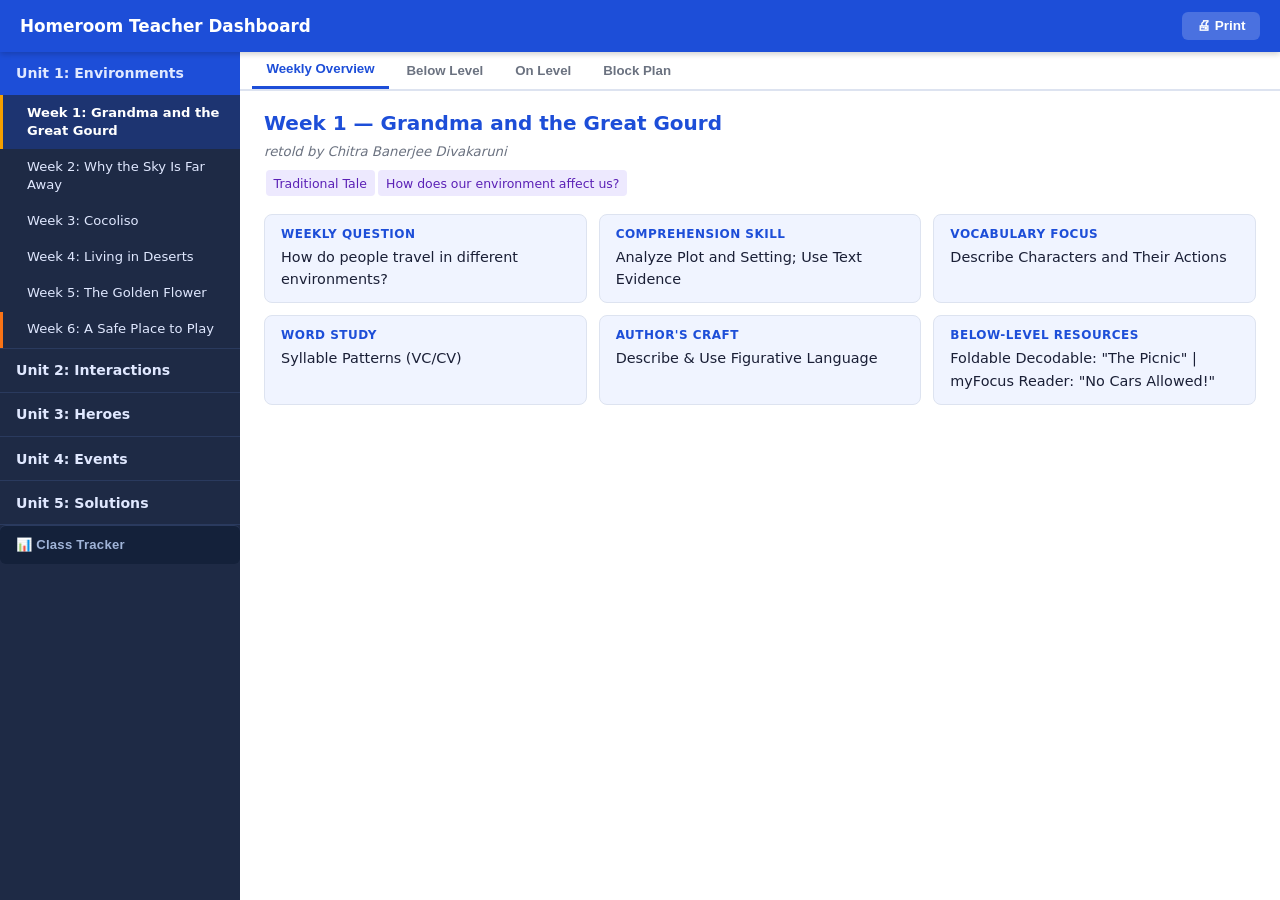
==== commit 270086c8: "Rename Homeroom-Teacher-Dashboard-Single-File (1).html to index.html" ====
--- a/index.html
+++ b/index.html
@@ -867,8 +867,7 @@
     h+="<p style='margin:.2rem 0'>1. "+dq.q1+"</p><div class='al'></div><div class='al'></div>";
     h+="<p style='margin:.2rem 0'>2. "+dq.q2+"</p><div class='al'></div><div class='al'></div>";
   });
-  h+="</div><button class='pb' onclick='window.print()'>&#128438; Print</button><script data-cochat-model="true">window._cochatModel="openrouter_manifold.anthropic/claude-sonnet-4.6";</script>
-</body></html>";
+  h+="</div><button class='pb' onclick='window.print()'>&#128438; Print<\/button><\/body><\/html>";
   var w=window.open("","_blank","width=720,height=900");if(w){w.document.write(h);w.document.close();}
 }
 
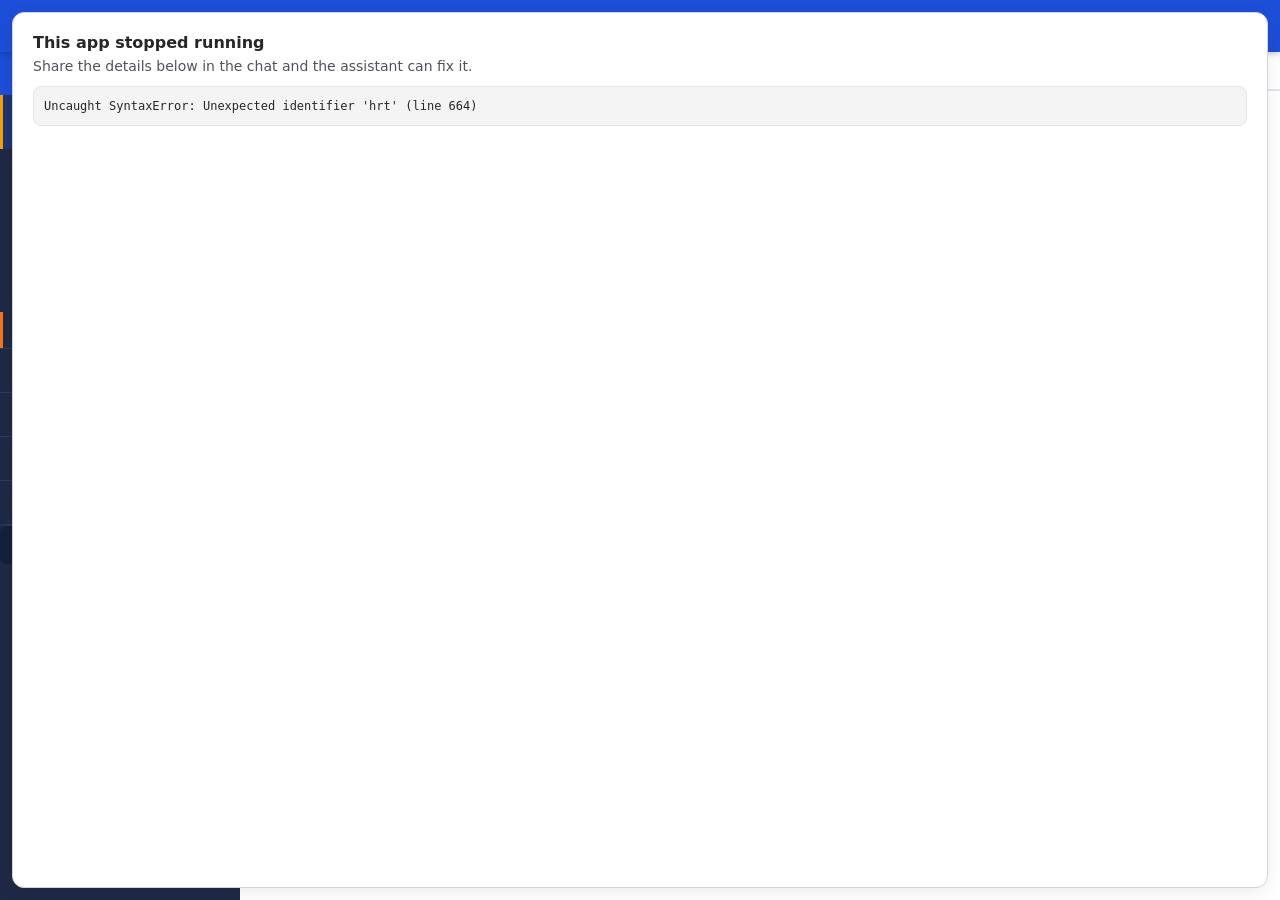
==== commit 07ea9504: "Rename Homeroom-Teacher-Dashboard-Single-File (4).html to index.html" ====
--- a/index.html
+++ b/index.html
@@ -628,6 +628,9 @@
   showHrtStudentFile(el,d,hrtS);
 }
 
+function _postToHrtSheets(url,data){if(!url)return;try{fetch(url,{method:'POST',mode:'no-cors',headers:{'Content-Type':'application/json'},body:JSON.stringify(data)}).catch(function(){});}catch(e){}}
+function showHrtSettings(el){var SK='hr_sheets_url',saved=localStorage.getItem(SK)||'';var h="<div style='padding:1rem'><div style='display:flex;align-items:center;gap:.5rem;margin-bottom:.8rem'><button id='hrt-sb' style='font-size:.77rem;padding:.27rem .6rem;border-radius:6px;border:1px solid #e2e8f0;background:#f8faff;color:#1e3a8a;cursor:pointer'>&#8592; Back</button><strong style='font-size:.9rem'>&#9881;&#65039; Sheets Sync</strong></div><p style='font-size:.81rem;color:#475569;margin:.3rem 0 .6rem'>Paste your Apps Script URL to auto-log sessions to your Google Sheet.</p><input id='hrt-su' type='url' placeholder='https://script.google.com/macros/s/...' style='width:100%;padding:.35rem .5rem;border:1.5px solid #cbd5e1;border-radius:6px;font-size:.8rem;box-sizing:border-box;margin-bottom:.45rem'><div style='display:flex;gap:.5rem;margin-bottom:.5rem'><button id='hrt-ss' style='padding:.3rem .75rem;background:#1e40af;color:#fff;border:none;border-radius:6px;font-size:.8rem;cursor:pointer'>Save</button><button id='hrt-st' style='padding:.3rem .75rem;background:#166534;color:#fff;border:none;border-radius:6px;font-size:.8rem;cursor:pointer'>Test</button><button id='hrt-sc' style='padding:.3rem .75rem;background:#e2e8f0;color:#334155;border:none;border-radius:6px;font-size:.8rem;cursor:pointer'>Clear</button></div><div id='hrt-sm' style='font-size:.77rem;min-height:1.2rem;color:#475569'></div></div>";el.innerHTML=h;var su=document.getElementById('hrt-su');if(su&&saved)su.value=saved;var sm=document.getElementById('hrt-sm');document.getElementById('hrt-sb').addEventListener('click',function(){_hrid=null;renderInto(el);});document.getElementById('hrt-ss').addEventListener('click',function(){var v=su.value.trim();if(v){localStorage.setItem(SK,v);sm.textContent='\u2713 Saved';}else{localStorage.removeItem(SK);sm.textContent='Cleared';}});document.getElementById('hrt-st').addEventListener('click',function(){var v=su.value.trim()||localStorage.getItem(SK);if(!v){sm.textContent='\u26a0 Save a URL first';return;}sm.textContent='Sending\u2026';_postToHrtSheets(v,{teacher:localStorage.getItem('hr_teacher_name')||'HR Teacher',date:new Date().toISOString().slice(0,10),student:'Test Student',station:'Fluency',score:90,story:'',notes:'Connection test'});setTimeout(function(){sm.textContent='\u2713 Sent \u2014 check your sheet';},1500);});document.getElementById('hrt-sc').addEventListener('click',function(){localStorage.removeItem(SK);su.value='';sm.textContent='Cleared';});}
+
 function showHrtRoster(el,d){
   var sts=d.students||[],todayDay=DAYS[new Date().getDay()],testToday=sts.filter(function(s){return s.testDay===todayDay;});
   var h="<div style='padding:1rem'>";
@@ -658,7 +661,7 @@
     h+="</div>";
   });
   if(!sts.length){h+="<div style='text-align:center;padding:2rem;color:#94a3b8'>Add your first student above.</div>";}
-  h+="<button id='hrt-pass-btn' style='margin-top:.6rem;font-size:.78rem;padding:.28rem .7rem;border:1.5px solid #e2e8f0;border-radius:6px;background:#fff;cursor:pointer;color:#475569'>\uD83D\uDCDA View / Print Passages</button></div>";
+  h+="<button id='hrt-pass-btn' style='margin-top:.6rem;font-size:.78rem;padding:.28rem .7rem;border:1.5px solid #e2e8f0;border-radius:6px;background:#fff;cursor:pointer;color:#475569'>\uD83D\uDCDA View / Print Passages</button> <button id="hrt-sheets-btn" style="margin-top:.6rem;font-size:.78rem;padding:.28rem .7rem;border:1.5px solid #ddd6fe;border-radius:6px;background:#faf5ff;cursor:pointer;color:#7c3aed">&#9881;&#65039; Sheets</button></div>";
   el.innerHTML=h;
   var ab=document.getElementById("hrt-add-btn");
   if(ab)ab.addEventListener("click",function(){
@@ -671,6 +674,7 @@
     var c=e.target.closest?e.target.closest(".hrt-scard"):null;
     if(c&&c.dataset.sid){_hrid=c.dataset.sid;renderInto(el);}
     if(e.target.id==="hrt-pass-btn"){renderHrtPassages(el);}
+    if(e.target.id==="hrt-sheets-btn"){showHrtSettings(el);}
   });
 }
 
@@ -694,11 +698,13 @@
     HR_STORIES.forEach(function(s){h+="<option value='"+s.id+"'>Story "+s.id+": "+s.t+" ("+s.wc+" words)</option>";});
     h+="</select></label><label style='font-size:.78rem;font-weight:600;color:#475569'>Time (min)<br><input id='hrt-time' type='number' step='0.5' min='0.5' max='10' value='1' style='padding:.3rem .5rem;border:1.5px solid #cbd5e1;border-radius:6px;font-size:.82rem;width:70px'></label></div>";
     h+="<div id='hrt-fl-words' style='display:none;margin:.4rem 0;line-height:2.2'></div>";
+    h+="<div style='display:flex;align-items:center;gap:.6rem;margin:.4rem 0;flex-wrap:wrap'><span id='hrt-fl-time' style='font-size:1.15rem;font-weight:700;font-variant-numeric:tabular-nums;color:#1e40af;min-width:2.8rem'>1:00</span><button id='hrt-fl-start' style='padding:.28rem .75rem;background:#1e40af;color:#fff;border:none;border-radius:6px;font-size:.82rem;cursor:pointer'>&#9654; Start</button><button id='hrt-fl-reset' style='padding:.28rem .7rem;background:#e2e8f0;color:#334155;border:none;border-radius:6px;font-size:.82rem;cursor:pointer'>&#8635; Reset</button><span id='hrt-fl-status' style='font-size:.77rem;color:#94a3b8'></span></div>";
   }else{
     h+="<label style='font-size:.78rem;font-weight:600;color:#475569'>Passage<br><select id='hrt-story' style='padding:.3rem .5rem;border:1.5px solid #cbd5e1;border-radius:6px;font-size:.82rem'><option value=''>\u2014 Select \u2014</option>";
     HR_STORIES.forEach(function(s){h+="<option value='"+s.id+"'>Story "+s.id+": "+s.t+" ("+s.wc+" words)</option>";});
     h+="</select></label><label style='font-size:.78rem;font-weight:600;color:#475569'>Read time (min)<br><input id='hrt-time' type='number' step='0.5' min='0.5' max='20' style='padding:.3rem .5rem;border:1.5px solid #cbd5e1;border-radius:6px;font-size:.82rem;width:70px'></label></div>";
     h+="<div id='hrt-cp-area' style='display:none;margin:.4rem 0'></div>";
+    h+="<div style='display:flex;align-items:center;gap:.6rem;margin:.4rem 0;flex-wrap:wrap'><span id='hrt-cp-time' style='font-size:1.15rem;font-weight:700;font-variant-numeric:tabular-nums;color:#166534;min-width:2.8rem'>0:00</span><button id='hrt-cp-start' style='padding:.28rem .75rem;background:#166534;color:#fff;border:none;border-radius:6px;font-size:.82rem;cursor:pointer'>&#9654; Start</button><button id='hrt-cp-reset' style='padding:.28rem .7rem;background:#e2e8f0;color:#334155;border:none;border-radius:6px;font-size:.82rem;cursor:pointer'>&#8635; Reset</button><span id='hrt-cp-status' style='font-size:.77rem;color:#94a3b8'>Tap Start when student begins reading</span></div>";
   }
   h+="<div style='display:flex;gap:.6rem;align-items:center;margin-top:.55rem'><label style='font-size:.78rem;font-weight:600;color:#475569'>Notes<br><input id='hrt-notes' placeholder='Optional' style='padding:.3rem .5rem;border:1.5px solid #cbd5e1;border-radius:6px;font-size:.82rem;width:160px'></label>";
   h+="<button id='hrt-log' style='margin-top:auto;padding:.35rem .9rem;background:#166534;color:#fff;border:none;border-radius:6px;font-size:.83rem;font-weight:600;cursor:pointer'>Log Session</button></div></div>";
@@ -762,13 +768,27 @@
       flW.addEventListener("click",function(e){
         var sp=e.target.closest?e.target.closest(".hrt-fw"):null;if(!sp)return;
         var st=sp.dataset.state||"0";
-        if(st==="0"){
+        if(st==="0"){sp.dataset.state="2";sp.style.background="#fee2e2";sp.style.color="#dc2626";}
+        else if(st==="2"){
           flW.querySelectorAll(".hrt-fw").forEach(function(x){if(x.dataset.state==="1"){x.dataset.state="0";x.style.background="";x.style.color="";}});
           sp.dataset.state="1";sp.style.background="#dcfce7";sp.style.color="#15803d";
-        }else if(st==="1"){sp.dataset.state="2";sp.style.background="#fee2e2";sp.style.color="#dc2626";}
-        else{sp.dataset.state="0";sp.style.background="";sp.style.color="";}
+        }else{sp.dataset.state="0";sp.style.background="";sp.style.color="";}
       });
     });
+    // Fluency 1-min countdown timer
+    (function(){
+      var tmEl=document.getElementById("hrt-fl-time"),stBtn=document.getElementById("hrt-fl-start"),rsBtn=document.getElementById("hrt-fl-reset"),stEl=document.getElementById("hrt-fl-status");
+      if(!tmEl||!stBtn)return;
+      var _t=null,_s=60;
+      function fmt(s){return Math.floor(s/60)+":"+(s%60<10?"0":"")+s%60;}
+      function beep(){try{var c=new(window.AudioContext||window.webkitAudioContext)();var o=c.createOscillator(),g=c.createGain();o.connect(g);g.connect(c.destination);o.frequency.value=880;o.type="sine";g.gain.setValueAtTime(0.6,c.currentTime);g.gain.exponentialRampToValueAtTime(0.001,c.currentTime+1);o.start(c.currentTime);o.stop(c.currentTime+1);}catch(e){}}
+      function tick(){_s--;tmEl.textContent=fmt(_s);if(_s<=0){clearInterval(_t);_t=null;stBtn.textContent="\u25BA Start";if(stEl)stEl.textContent="\u23F1 Time!";tmEl.style.color="#dc2626";beep();}}
+      stBtn.addEventListener("click",function(){
+        if(_t){clearInterval(_t);_t=null;stBtn.textContent="\u25BA Start";if(stEl)stEl.textContent="Paused";}
+        else{if(_s<=0){_s=60;tmEl.textContent="1:00";tmEl.style.color="#1e40af";if(stEl)stEl.textContent="";}stBtn.textContent="\u23F8 Pause";if(stEl)stEl.textContent="Running...";_t=setInterval(tick,1000);}
+      });
+      if(rsBtn)rsBtn.addEventListener("click",function(){clearInterval(_t);_t=null;_s=60;tmEl.textContent="1:00";tmEl.style.color="#1e40af";stBtn.textContent="\u25BA Start";if(stEl)stEl.textContent="";});
+    })();
   }
 
   if(sel&&sel.group==="Comprehension"){
@@ -785,6 +805,19 @@
       });
       ch+="</div>";ca.innerHTML=ch;
     });
+    // Comprehension stopwatch
+    (function(){
+      var tmEl=document.getElementById("hrt-cp-time"),stBtn=document.getElementById("hrt-cp-start"),rsBtn=document.getElementById("hrt-cp-reset"),stEl=document.getElementById("hrt-cp-status"),tInp=document.getElementById("hrt-time");
+      if(!tmEl||!stBtn)return;
+      var _t=null,_s=0;
+      function fmt(s){return Math.floor(s/60)+":"+(s%60<10?"0":"")+s%60;}
+      function tick(){_s++;tmEl.textContent=fmt(_s);}
+      stBtn.addEventListener("click",function(){
+        if(_t){clearInterval(_t);_t=null;stBtn.textContent="\u25BA Start";if(stEl)stEl.textContent="Stopped \u2014 time filled";if(tInp)tInp.value=(_s/60).toFixed(2);}
+        else{stBtn.textContent="\u23F9 Stop";if(stEl)stEl.textContent="Running...";_t=setInterval(tick,1000);}
+      });
+      if(rsBtn)rsBtn.addEventListener("click",function(){clearInterval(_t);_t=null;_s=0;tmEl.textContent="0:00";stBtn.textContent="\u25BA Start";if(stEl)stEl.textContent="Tap Start when student begins reading";if(tInp)tInp.value="";});
+    })();
   }
 
   var logBtn=document.getElementById("hrt-log");
@@ -816,6 +849,8 @@
       var rp=(entry.d1q1?1:0)+(entry.d1q2?1:0)+(entry.d2q1?2:0)+(entry.d2q2?2:0)+(entry.d3q1?3:0)+(entry.d3q2?3:0)+(entry.d4q1?4:0)+(entry.d4q2?4:0);
       entry.rawPts=rp;entry.score=Math.round(rp/20*100);
     }
+    var _hsk=localStorage.getItem('hr_sheets_url'),_htn=localStorage.getItem('hr_teacher_name')||'HR Teacher';
+    if(_hsk)_postToHrtSheets(_hsk,{teacher:_htn,date:entry.date,student:sel.name,station:sel.group,score:entry.score||0,story:entry.storyTitle||'',notes:entry.notes||''});
     stu.entries=stu.entries||[];stu.entries.push(entry);save(d2);renderInto(el);
   });
 
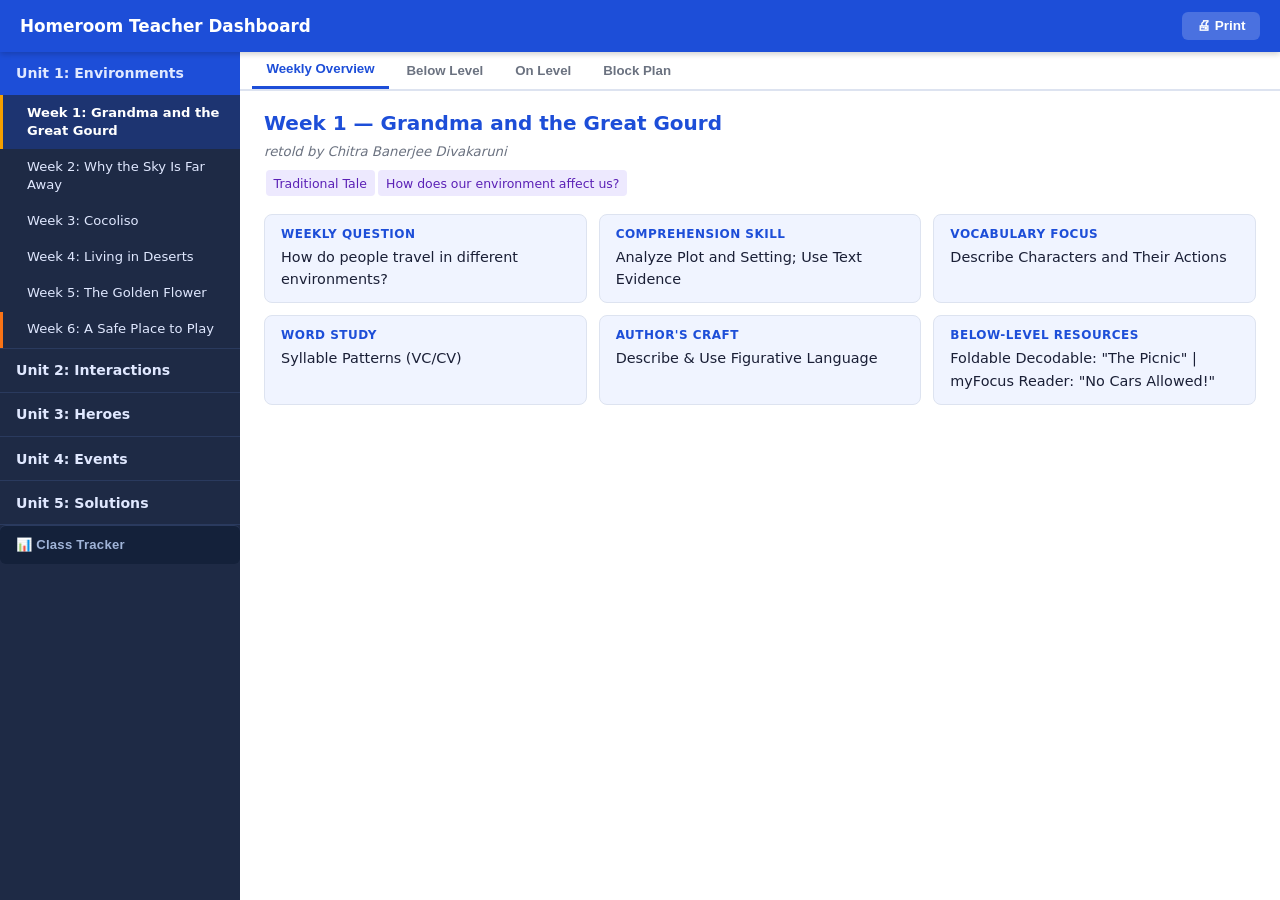
==== commit 64e9d2eb: "Refactor student card rendering and add functionality Refactor HTML generation for student cards and" ====
--- a/index.html
+++ b/index.html
@@ -637,9 +637,12 @@
   if(testToday.length){
     h+="<div style='background:#fef9c3;border:1.5px solid #fde047;border-radius:10px;padding:.7rem 1rem;margin-bottom:.8rem'>";
     h+="<div style='font-size:.85rem;font-weight:700;color:#713f12;margin-bottom:.35rem'>\uD83D\uDCC5 Test Today ("+todayDay+")</div>";
-    testToday.forEach(function(s){h+="<span class='hrt-scard' data-sid='"+s.id+"' style='display:inline-flex;align-items:center;gap:.35rem;padding:.22rem .55rem;background:#fff;border-radius:5px;margin:.15rem;cursor:pointer;border:1px solid #fde047;font-size:.82rem;font-weight:600;color:#0f172a'>"+s.name+" \u203a</span>";});
+    testToday.forEach(function(s){
+      h+="<span class='hrt-scard' data-sid='"+s.id+"' style='display:inline-flex;align-items:center;gap:.35rem;padding:.22rem .55rem;background:#fff;border-radius:5px;margin:.15rem;cursor:pointer;border:1px solid #fde047;font-size:.82rem;font-weight:600;color:#0f172a'>"+s.name+" \u203a</span>";
+    });
     h+="</div>";
   }
+
   h+="<div style='background:#f8faff;border:1.5px solid #e2e8f0;border-radius:10px;padding:.75rem 1rem;margin-bottom:.9rem'>";
   h+="<div style='font-size:.88rem;font-weight:700;color:#1e3a8a;margin-bottom:.4rem'>Add Student</div>";
   h+="<div style='display:flex;gap:.5rem;flex-wrap:wrap;align-items:flex-end'>";
@@ -647,29 +650,68 @@
   h+="<div><div style='font-size:.74rem;font-weight:600;color:#475569;margin-bottom:.15rem'>VALLSS Risk</div><select id='hrt-risk' style='padding:.3rem .5rem;border:1.5px solid #cbd5e1;border-radius:6px;font-size:.83rem'><option value=''>-- Select --</option><option>At Risk</option><option>Some Risk</option><option>Low Risk</option></select></div>";
   h+="<div><div style='font-size:.74rem;font-weight:600;color:#475569;margin-bottom:.15rem'>Testing Day</div><select id='hrt-day' style='padding:.3rem .5rem;border:1.5px solid #cbd5e1;border-radius:6px;font-size:.83rem'><option value=''>-- Select --</option><option>Monday</option><option>Tuesday</option><option>Wednesday</option><option>Thursday</option><option>Friday</option></select></div>";
   h+="<button id='hrt-add-btn' style='padding:.35rem .9rem;background:#1e40af;color:#fff;border:none;border-radius:6px;font-size:.83rem;font-weight:600;cursor:pointer'>+ Add</button></div></div>";
-  [["Sight Words","\uD83D\uDD35","#eff6ff","#bfdbfe","#1e40af"],["Fluency","\uD83D\uDFE0","#fff7ed","#fed7aa","#c2410c"],["Comprehension","\uD83D\uDFE2","#f0fdf4","#bbf7d0","#166534"]].forEach(function(sta){
+
+  [["Sight Words","\uD83D\uDD35","#eff6ff","#bfdbfe","#1e40af"],
+   ["Fluency","\uD83D\uDFE0","#fff7ed","#fed7aa","#c2410c"],
+   ["Comprehension","\uD83D\uDFE2","#f0fdf4","#bbf7d0","#166534"]].forEach(function(sta){
+
     var grp=sts.filter(function(s){return s.group===sta[0];});
     h+="<div style='background:"+sta[2]+";border:1.5px solid "+sta[3]+";border-radius:10px;padding:.75rem 1rem;margin-bottom:.6rem'>";
     h+="<div style='font-size:.85rem;font-weight:700;color:"+sta[4]+";margin-bottom:.4rem'>"+sta[1]+" "+sta[0]+" <span style='font-weight:400;font-size:.77rem;color:#94a3b8'>("+grp.length+")</span></div>";
-    if(!grp.length){h+="<div style='font-size:.77rem;color:#94a3b8;font-style:italic'>No students yet</div>";}
+
+    if(!grp.length){
+      h+="<div style='font-size:.77rem;color:#94a3b8;font-style:italic'>No students yet</div>";
+    }
+
     grp.forEach(function(s){
-      var le=s.entries&&s.entries.length?s.entries[s.entries.length-1]:null,sc2="No sessions";
-      if(le){if(s.group==="Sight Words")sc2=(le.score||0)+"% mastery";else if(s.group==="Fluency")sc2=(le.wpm||0)+" WPM";else{var dp=(le.d1q1?1:0)+(le.d1q2?1:0)+(le.d2q1?2:0)+(le.d2q2?2:0)+(le.d3q1?3:0)+(le.d3q2?3:0)+(le.d4q1?4:0)+(le.d4q2?4:0);sc2=dp+"/20 pts";}}
+      var le=s.entries&&s.entries.length?s.entries[s.entries.length-1]:null,
+          sc2="No sessions";
+
+      if(le){
+        if(s.group==="Sight Words") sc2=(le.score||0)+"% mastery";
+        else if(s.group==="Fluency") sc2=(le.wpm||0)+" WPM";
+        else {
+          var dp=(le.d1q1?1:0)+(le.d1q2?1:0)+(le.d2q1?2:0)+(le.d2q2?2:0)+(le.d3q1?3:0)+(le.d3q2?3:0)+(le.d4q1?4:0)+(le.d4q2?4:0);
+          sc2=dp+"/20 pts";
+        }
+      }
+
       var tb=s.testDay?"<span style='font-size:.68rem;color:#92400e;background:#fef9c3;border-radius:3px;padding:.05rem .25rem;margin-left:.25rem'>"+s.testDay.slice(0,3)+"</span>":"";
+
       h+="<div class='hrt-scard' data-sid='"+s.id+"' style='display:flex;justify-content:space-between;align-items:center;padding:.38rem .6rem;background:rgba(255,255,255,.75);border-radius:7px;margin:.2rem 0;cursor:pointer;border:1px solid "+sta[3]+"'><span style='font-size:.85rem;font-weight:600;color:#0f172a'>"+s.name+tb+"</span><span style='font-size:.75rem;color:"+sta[4]+"'>"+sc2+" \u203a</span></div>";
     });
+
     h+="</div>";
   });
-  if(!sts.length){h+="<div style='text-align:center;padding:2rem;color:#94a3b8'>Add your first student above.</div>";}
-  h+="<button id='hrt-pass-btn' style='margin-top:.6rem;font-size:.78rem;padding:.28rem .7rem;border:1.5px solid #e2e8f0;border-radius:6px;background:#fff;cursor:pointer;color:#475569'>\uD83D\uDCDA View / Print Passages</button> <button id="hrt-sheets-btn" style="margin-top:.6rem;font-size:.78rem;padding:.28rem .7rem;border:1.5px solid #ddd6fe;border-radius:6px;background:#faf5ff;cursor:pointer;color:#7c3aed">&#9881;&#65039; Sheets</button></div>";
+
+  if(!sts.length){
+    h+="<div style='text-align:center;padding:2rem;color:#94a3b8'>Add your first student above.</div>";
+  }
+
+  h+="<button id='hrt-pass-btn' style='margin-top:.6rem;font-size:.78rem;padding:.28rem .7rem;border:1.5px solid #e2e8f0;border-radius:6px;background:#fff;cursor:pointer;color:#475569'>\uD83D\uDCDA View / Print Passages</button> ";
+  h+="<button id='hrt-sheets-btn' style='margin-top:.6rem;font-size:.78rem;padding:.28rem .7rem;border:1.5px solid #ddd6fe;border-radius:6px;background:#faf5ff;cursor:pointer;color:#7c3aed'>&#9881;&#65039; Sheets</button></div>";
+
   el.innerHTML=h;
+
   var ab=document.getElementById("hrt-add-btn");
   if(ab)ab.addEventListener("click",function(){
-    var nm=(document.getElementById("hrt-name")||{}).value.trim(),risk=(document.getElementById("hrt-risk")||{}).value,day=(document.getElementById("hrt-day")||{}).value;
-    if(!nm){alert("Enter a student name.");return;}if(!risk){alert("Select a VALLSS risk level.");return;}if(!day){alert("Select a testing day.");return;}
-    var d2=load(),ns={id:uid(),name:nm,risk:risk,group:RISK_MAP[risk],testDay:day,entries:[]};
-    d2.students.push(ns);save(d2);_hrid=ns.id;renderInto(el);
-  });
+    var nm=(document.getElementById("hrt-name")||{}).value.trim(),
+        risk=(document.getElementById("hrt-risk")||{}).value,
+        day=(document.getElementById("hrt-day")||{}).value;
+
+    if(!nm){alert("Enter a student name.");return;}
+    if(!risk){alert("Select a VALLSS risk level.");return;}
+    if(!day){alert("Select a testing day.");return;}
+
+    var d2=load(),
+        ns={id:uid(),name:nm,risk:risk,group:RISK_MAP[risk],testDay:day,entries:[]};
+
+    d2.students.push(ns);
+    save(d2);
+    _hrid=ns.id;
+    renderInto(el);
+  });
+
   el.addEventListener("click",function(e){
     var c=e.target.closest?e.target.closest(".hrt-scard"):null;
     if(c&&c.dataset.sid){_hrid=c.dataset.sid;renderInto(el);}
